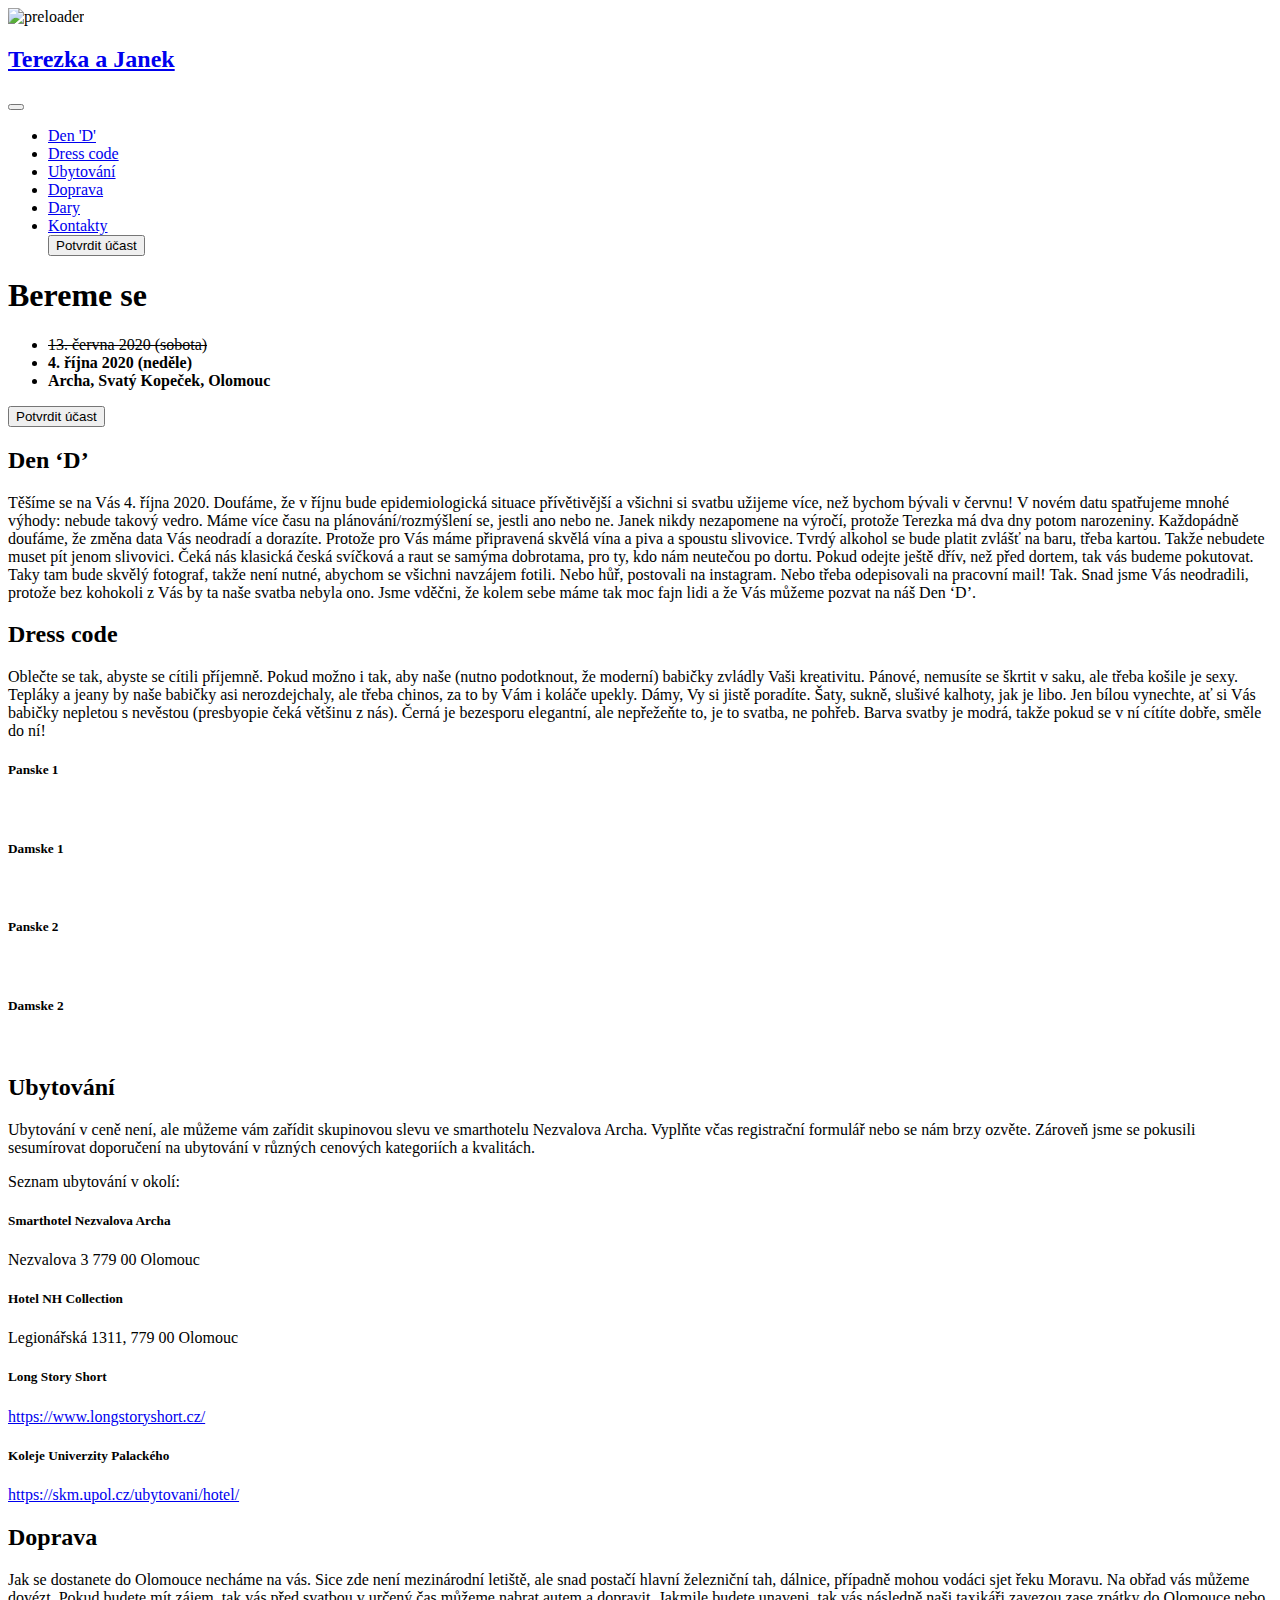
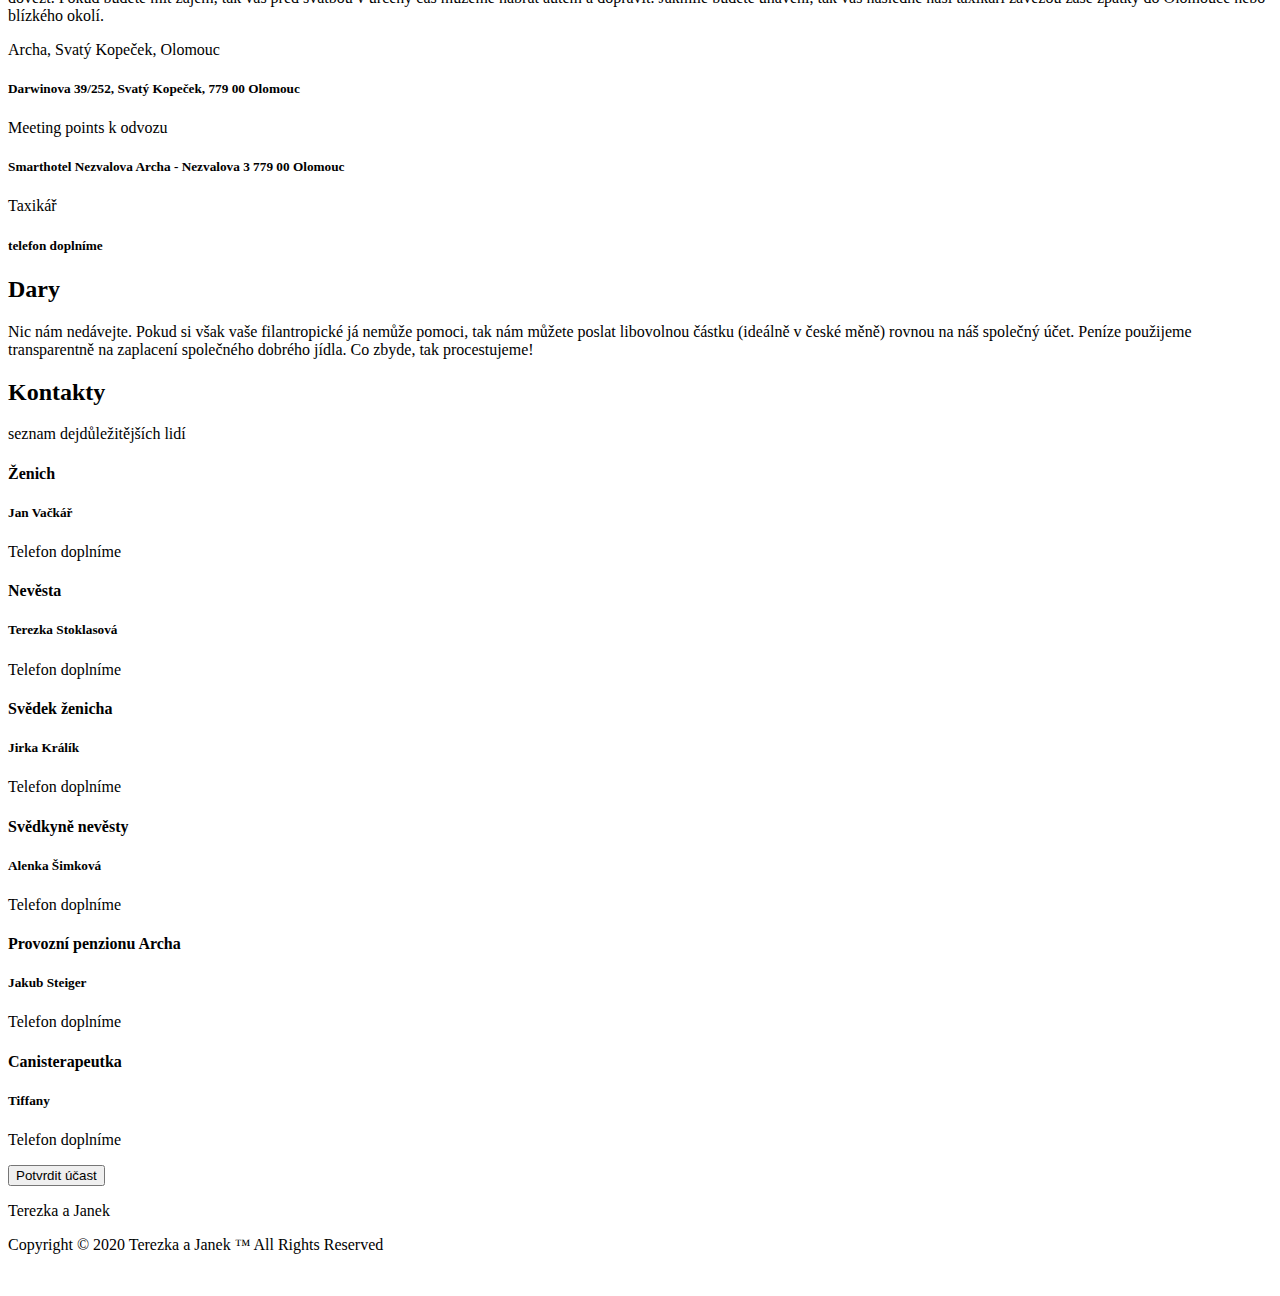
==== docs/index.html @ 35f489f9 "Updated heading font, text align and minor content changes" ====
<!DOCTYPE html>
<html lang="en-us"><head>
  <meta charset="utf-8">
  <title>Terezka a Janek</title>

  <!-- mobile responsive meta -->
  <meta name="viewport" content="width=device-width, initial-scale=1, maximum-scale=1">
  <meta name="description" content="">
  
  <meta name="generator" content="Hugo 0.62.2" />

  <!-- plugins -->
  
  <link rel="stylesheet" href="https://www.svatbaroku.eu/plugins/bootstrap/bootstrap.min.css ">
  
  <link rel="stylesheet" href="https://www.svatbaroku.eu/plugins/slick/slick.css ">
  
  <link rel="stylesheet" href="https://www.svatbaroku.eu/plugins/themify-icons/themify-icons.css ">
  
  <link rel="stylesheet" href="https://www.svatbaroku.eu/plugins/magnific-popup/magnific-popup.css ">
  

  
  <link id="snipcart-theme" type="text/css" href="https://cdn.snipcart.com/themes/2.0/base/snipcart.min.css" rel="stylesheet">

  <!-- Main Stylesheet -->
  
  <link rel="stylesheet" href="https://www.svatbaroku.eu/scss/style.min.css" media="screen">

  <!--Favicon-->
  <link rel="shortcut icon" href="/images/favicon.png " type="image/x-icon">
  <link rel="icon" href="/images/favicon.png " type="image/x-icon">

</head><body>
<!-- preloader start -->
<div class="preloader">
  
  <img src="https://www.svatbaroku.eu/.png " alt="preloader">
  
</div>
<!-- preloader end -->
<div class="main-navigation fixed-top site-header" id="mainmenu-area">
  <nav class="navbar navbar-expand-lg ">
    <div class="container align-items-center">
      <a class="navbar-brand" href="https://www.svatbaroku.eu/">
        
        <h2 class="mb-0 text-color-2">Terezka a Janek</h2>
        
      </a>
      
      <button class="navbar-toggler" type="button" data-toggle="collapse" data-target="#navbarmain"
        aria-controls="navbarmain" aria-expanded="false" aria-label="Toggle navigation">
        <span class="ti-menu-alt"></span>
      </button>

      
      <div class="collapse navbar-collapse text-center text-lg-left" id="navbarmain">
        
        <ul class="navbar-nav ml-auto">
          
          
          <li class="nav-item">
            <a class="nav-link smoth-scroll" href="#dend">Den &#39;D&#39;</a>
          </li>
          
          <li class="nav-item">
            <a class="nav-link smoth-scroll" href="#dresscode">Dress code</a>
          </li>
          
          <li class="nav-item">
            <a class="nav-link smoth-scroll" href="#ubytovani">Ubytování</a>
          </li>
          
          <li class="nav-item">
            <a class="nav-link smoth-scroll" href="#doprava">Doprava</a>
          </li>
          
          <li class="nav-item">
            <a class="nav-link smoth-scroll" href="#dary">Dary</a>
          </li>
          
          <li class="nav-item">
            <a class="nav-link smoth-scroll" href="#kontakty">Kontakty</a>
          </li>
          

          

        
        <!-- nav btn -->
          <button class="snipcart-add-item btn btn-border-tp btn-small ml-3" data-item-id="1"
          data-item-name="Bereme se" data-item-image="/images/banner.png" data-item-price="" onClick="window.open('https://forms.gle/bsCoFEByQ6fJ2avt8');">
          Potvrdit účast
        </button>
        
      </div>
    </div>
  </nav>
</div>




<section class="banner-main py-7" id="banner" style="background-image: url('/images/banner.png');">
  <div class="container">
    <div class="row justify-content-between">
      <div class="col-lg-7 col-md-8">
        <div class="main-banner">
          <h1 class="mb-3 mt-2">Bereme se</h1>
          <p class="mb-4"></p>
          <div class="book-info">
            <ul class="list-unstyled mt-4 mb-5">
              
                <li><s>  13. června 2020 (sobota) </s></li>
              
              
                <li><b>  4. října 2020 (neděle) </b></li>
              
                <li><b> Archa, Svatý Kopeček, Olomouc </b></li>
              
            </ul>
          </div>
          <button class="snipcart-add-item btn btn-main mt-2" data-item-id="1" data-item-name="Bereme se" data-item-image="/images/banner.png" onClick="window.open('https://forms.gle/bsCoFEByQ6fJ2avt8');">
            Potvrdit účast <i class="ti-angle-right ml-3"></i>
          </button>
        </div>
      </div>
    </div>
  </div>
</section>







<section class="setcion contact" id="dend">
  <div class="container">
    <div class="row justify-content-center">
      <div class="col-md-12 col-lg-8">
        <div class="section-heading text-center">
          <h2 class="mb-2 text-lg">Den &lsquo;D&rsquo;</h2>
        </div>
        <p>Těšíme se na Vás 4. října 2020. Doufáme, že v říjnu bude epidemiologická situace přívětivější a všichni si svatbu užijeme více, než bychom bývali v červnu! V novém datu spatřujeme mnohé výhody: nebude takový vedro. Máme více času na plánování/rozmýšlení se, jestli ano nebo ne. Janek nikdy nezapomene na výročí, protože Terezka má dva dny potom narozeniny. Každopádně doufáme, že změna data Vás neodradí a dorazíte. Protože pro Vás máme připravená skvělá vína a piva a spoustu slivovice. Tvrdý alkohol se bude platit zvlášť na baru, třeba kartou. Takže nebudete muset pít jenom slivovici. Čeká nás klasická česká svíčková a raut se samýma dobrotama, pro ty, kdo nám neutečou po dortu. Pokud odejte ještě dřív, než před dortem, tak vás budeme pokutovat. Taky tam bude skvělý fotograf, takže není nutné, abychom se všichni navzájem fotili. Nebo hůř, postovali na instagram. Nebo třeba odepisovali na pracovní mail! Tak. Snad jsme Vás neodradili, protože bez kohokoli z Vás by ta naše svatba nebyla ono. Jsme vděčni, že kolem sebe máme tak moc fajn lidi a že Vás můžeme pozvat na náš Den &lsquo;D&rsquo;.</p>
      </div>
    </div>






<section id="dresscode" class="section bg-grey" id="awards">
   <div class="container">
     <div class="row justify-content-center">
       <div class="col-lg-8">
         <div class="section-heading text-center">
            <h2 class="text-lg">Dress code</h2>
          </div>
           <p>Oblečte se tak, abyste se cítili příjemně. Pokud možno i tak, aby naše (nutno podotknout, že moderní) babičky zvládly Vaši kreativitu. Pánové, nemusíte se škrtit v saku, ale třeba košile je sexy. Tepláky a jeany by naše babičky asi nerozdejchaly, ale třeba chinos, za to by Vám i koláče upekly. Dámy, Vy si jistě poradíte. Šaty, sukně, slušivé kalhoty, jak je libo. Jen bílou vynechte, ať si Vás babičky nepletou s nevěstou (presbyopie čeká většinu z nás). Černá je bezesporu elegantní, ale nepřežeňte to, je to svatba, ne pohřeb. Barva svatby je modrá, takže pokud se v ní cítíte dobře, směle do ní!</p>
       </div>
     </div>
 
     <div class="row">
       
       <div class="col-lg-3 col-sm-6">
         <div class="award-block text-center p-4 border mb-4">
           <h5 class="mb-3">Panske 1</h5>
           <img src="/images/obleceni/panske1.jpg" alt="" class="img-fluid">
         </div>
       </div>
       
       <div class="col-lg-3 col-sm-6">
         <div class="award-block text-center p-4 border mb-4">
           <h5 class="mb-3">Damske 1</h5>
           <img src="/images/obleceni/damske1.jpg" alt="" class="img-fluid">
         </div>
       </div>
       
       <div class="col-lg-3 col-sm-6">
         <div class="award-block text-center p-4 border mb-4">
           <h5 class="mb-3">Panske 2</h5>
           <img src="/images/obleceni/panske2.jpg" alt="" class="img-fluid">
         </div>
       </div>
       
       <div class="col-lg-3 col-sm-6">
         <div class="award-block text-center p-4 border mb-4">
           <h5 class="mb-3">Damske 2</h5>
           <img src="/images/obleceni/damske2.jpg" alt="" class="img-fluid">
         </div>
       </div>
       
     </div>
   </div>
 </section>








<section class="section" id="ubytovani">
  <div class="container">
    <div class="row justify-content-center">
      <div class="col-lg-6 col-md-6">
        <div class="section-heading text-center">
          <h2 class="mb-4">Ubytování</h2>
        </div>
        <p>Ubytování v ceně není, ale můžeme vám zařídit skupinovou slevu ve smarthotelu Nezvalova Archa. Vyplňte včas registrační formulář nebo se nám brzy ozvěte. Zároveň jsme se pokusili sesumírovat doporučení na ubytování v různých cenových kategoriích a kvalitách.</p>
        <p>Seznam ubytování v okolí:</p>

        
        <div class="feature-item d-flex mt-5 mb-3">
          
          <div class="icon-block">
            <i class="ti-home"></i>
          </div>
          
          <div class="content">
            <h5>Smarthotel Nezvalova Archa</h5>
            <p>Nezvalova 3 779 00 Olomouc</p>
          </div>
        </div>
        
        <div class="feature-item d-flex mt-5 mb-3">
          
          <div class="icon-block">
            <i class="ti-money"></i>
          </div>
          
          <div class="content">
            <h5>Hotel NH Collection</h5>
            <p>Legionářská 1311, 779 00 Olomouc</p>
          </div>
        </div>
        
        <div class="feature-item d-flex mt-5 mb-3">
          
          <div class="icon-block">
            <i class="ti-money"></i>
          </div>
          
          <div class="content">
            <h5>Long Story Short</h5>
            <p><a href="https://www.longstoryshort.cz/">https://www.longstoryshort.cz/</a></p>
          </div>
        </div>
        
        <div class="feature-item d-flex mt-5 mb-3">
          
          <div class="icon-block">
            <i class="ti-money"></i>
          </div>
          
          <div class="content">
            <h5>Koleje Univerzity Palackého</h5>
            <p><a href="https://skm.upol.cz/ubytovani/hotel/">https://skm.upol.cz/ubytovani/hotel/</a></p>
          </div>
        </div>
        
      </div>

    </div>
  </div>
</section>








<section class="setcion bg-grey contact" id="doprava">
  <div class="container">
    <div class="row justify-content-center">
      <div class="col-md-12 col-lg-8">
        <div class="section-heading text-center">
          <h2 class="mb-2 text-lg">Doprava</h2>
        </div>
        <p>Jak se dostanete do Olomouce necháme na vás. Sice zde není mezinárodní letiště, ale snad postačí hlavní železniční tah, dálnice, případně mohou vodáci sjet řeku Moravu. Na obřad vás můžeme dovézt. Pokud budete mít zájem, tak vás před svatbou v určený čas můžeme nabrat autem a dopravit. Jakmile budete unaveni, tak vás následně naši taxikáři zavezou zase zpátky do Olomouce nebo blízkého okolí.</p>
      </div>
    </div>

    <div class="row">
      
      <div class="col-lg-4 col-sm-6">
        <div class="contact-info-block text-center mb-4">
          <i class="ti-location-pin"></i>
          <p class="mb-0">Archa, Svatý Kopeček, Olomouc</p>
          
          <h5>Darwinova 39/252, Svatý Kopeček, 779 00 Olomouc</h5>
          
        </div>
      </div>
      
      <div class="col-lg-4 col-sm-6">
        <div class="contact-info-block text-center mb-4">
          <i class="ti-anchor"></i>
          <p class="mb-0">Meeting points k odvozu</p>
          
          <h5>Smarthotel Nezvalova Archa - Nezvalova 3 779 00 Olomouc</h5>
          
        </div>
      </div>
      
      <div class="col-lg-4 col-sm-6">
        <div class="contact-info-block text-center mb-4">
          <i class="ti-headphone-alt"></i>
          <p class="mb-0">Taxikář</p>
          
          <h5>telefon doplníme</h5>
          
        </div>
      </div>
      
    </div>
  </div>
</section>













<section class="section bg-grey" id="dary">
  <div class="container">
    <div class="row justify-content-center">
      <div class="col-lg-8">
        <div class="section-heading text-center">
          <h2 class="text-lg">Dary</h2>
        </div>
        <p>Nic nám nedávejte. Pokud si však vaše filantropické já nemůže pomoci, tak nám můžete poslat libovolnou částku (ideálně v české měně) rovnou na náš společný účet. Peníze použijeme transparentně na zaplacení společného dobrého jídla. Co zbyde, tak procestujeme!</p>
      </div>
    </div>
  </div>
</section>








<section class="setcion chapter" id="kontakty">
  <div class="container">
    <div class="row">
      <div class="col-lg-6">
        <div class="section-heading text-center">
          <h2 class="text-lg">Kontakty</h2>
          <p>seznam dejdůležitějších lidí</p>
        </div>
      </div>
    </div>
    <div class="row">
      
      <div class="col-sm-6">
        <div class="chapter-item">
          <h4>Ženich</h4>
          <h5>Jan Vačkář</h5>
          
          <div class="icon-block">
            <i class="ti-mobile"></i>
          </div>
          
          <div class="content">
            <p>Telefon doplníme</p>
          </div>
        </div>
      </div>
      
      <div class="col-sm-6">
        <div class="chapter-item">
          <h4>Nevěsta</h4>
          <h5>Terezka Stoklasová</h5>
          
          <div class="icon-block">
            <i class="ti-mobile"></i>
          </div>
          
          <div class="content">
            <p>Telefon doplníme</p>
          </div>
        </div>
      </div>
      
      <div class="col-sm-6">
        <div class="chapter-item">
          <h4>Svědek ženicha</h4>
          <h5>Jirka Králík</h5>
          
          <div class="icon-block">
            <i class="ti-mobile"></i>
          </div>
          
          <div class="content">
            <p>Telefon doplníme</p>
          </div>
        </div>
      </div>
      
      <div class="col-sm-6">
        <div class="chapter-item">
          <h4>Svědkyně nevěsty</h4>
          <h5>Alenka Šimková</h5>
          
          <div class="icon-block">
            <i class="ti-mobile"></i>
          </div>
          
          <div class="content">
            <p>Telefon doplníme</p>
          </div>
        </div>
      </div>
      
      <div class="col-sm-6">
        <div class="chapter-item">
          <h4>Provozní penzionu Archa</h4>
          <h5>Jakub Steiger</h5>
          
          <div class="icon-block">
            <i class="ti-mobile"></i>
          </div>
          
          <div class="content">
            <p>Telefon doplníme</p>
          </div>
        </div>
      </div>
      
      <div class="col-sm-6">
        <div class="chapter-item">
          <h4>Canisterapeutka</h4>
          <h5>Tiffany</h5>
          
          <div class="icon-block">
            <i class="ti-mobile"></i>
          </div>
          
          <div class="content">
            <p>Telefon doplníme</p>
          </div>
        </div>
      </div>
      
    </div>
    <button class="snipcart-add-item btn btn-main mt-2" data-item-id="1" data-item-name="Kontakty" data-item-image="/" onClick="window.open('https://forms.gle/bsCoFEByQ6fJ2avt8');">
      Potvrdit účast <i class="ti-angle-right ml-3"></i>
    </button>
  </div>
</section>





<footer class="footer">

  <div class="container">
    <div class="row footer-btm mt-5 pt-4 border-top">
      <div class="col-lg-6">
        
        <div class="footer">
         <p> Terezka a Janek</p> 
         <p> Copyright © 2020 Terezka a Janek ™ All Rights Reserved</p>
        </div>
      </div>
      <div class="col-lg-6">
        <div class="footer-btm-menu text-lg-right">
          <img src="/images/about/cards-3.png" alt="" class="img-fluid">
        </div>
      </div>
    </div>
  </div>
</footer>

<!-- JS Plugins -->

<script src="https://www.svatbaroku.eu/plugins/jQuery/jquery.min.js"></script>

<script src="https://www.svatbaroku.eu/plugins/bootstrap/bootstrap.min.js"></script>

<script src="https://www.svatbaroku.eu/plugins/slick/slick.min.js"></script>

<script src="https://www.svatbaroku.eu/plugins/magnific-popup/magnific-popup.min.js"></script>




<script type="text/javascript" id="snipcart" src="https://cdn.snipcart.com/scripts/2.0/snipcart.js"
  data-api-key="M2E5YjA3NjMtYzRiYS00YzVjLWEyYWYtNDY5ZDI0OWZhYjg5"></script>
<script>
  Snipcart.execute('registerLocale', 'en', {
    powered_by: "Themefisher"
  });
</script>

<!-- Main Script -->

<script src="https://www.svatbaroku.eu/js/script.min.js"></script>
<!-- google analitycs -->
</body>
</html>
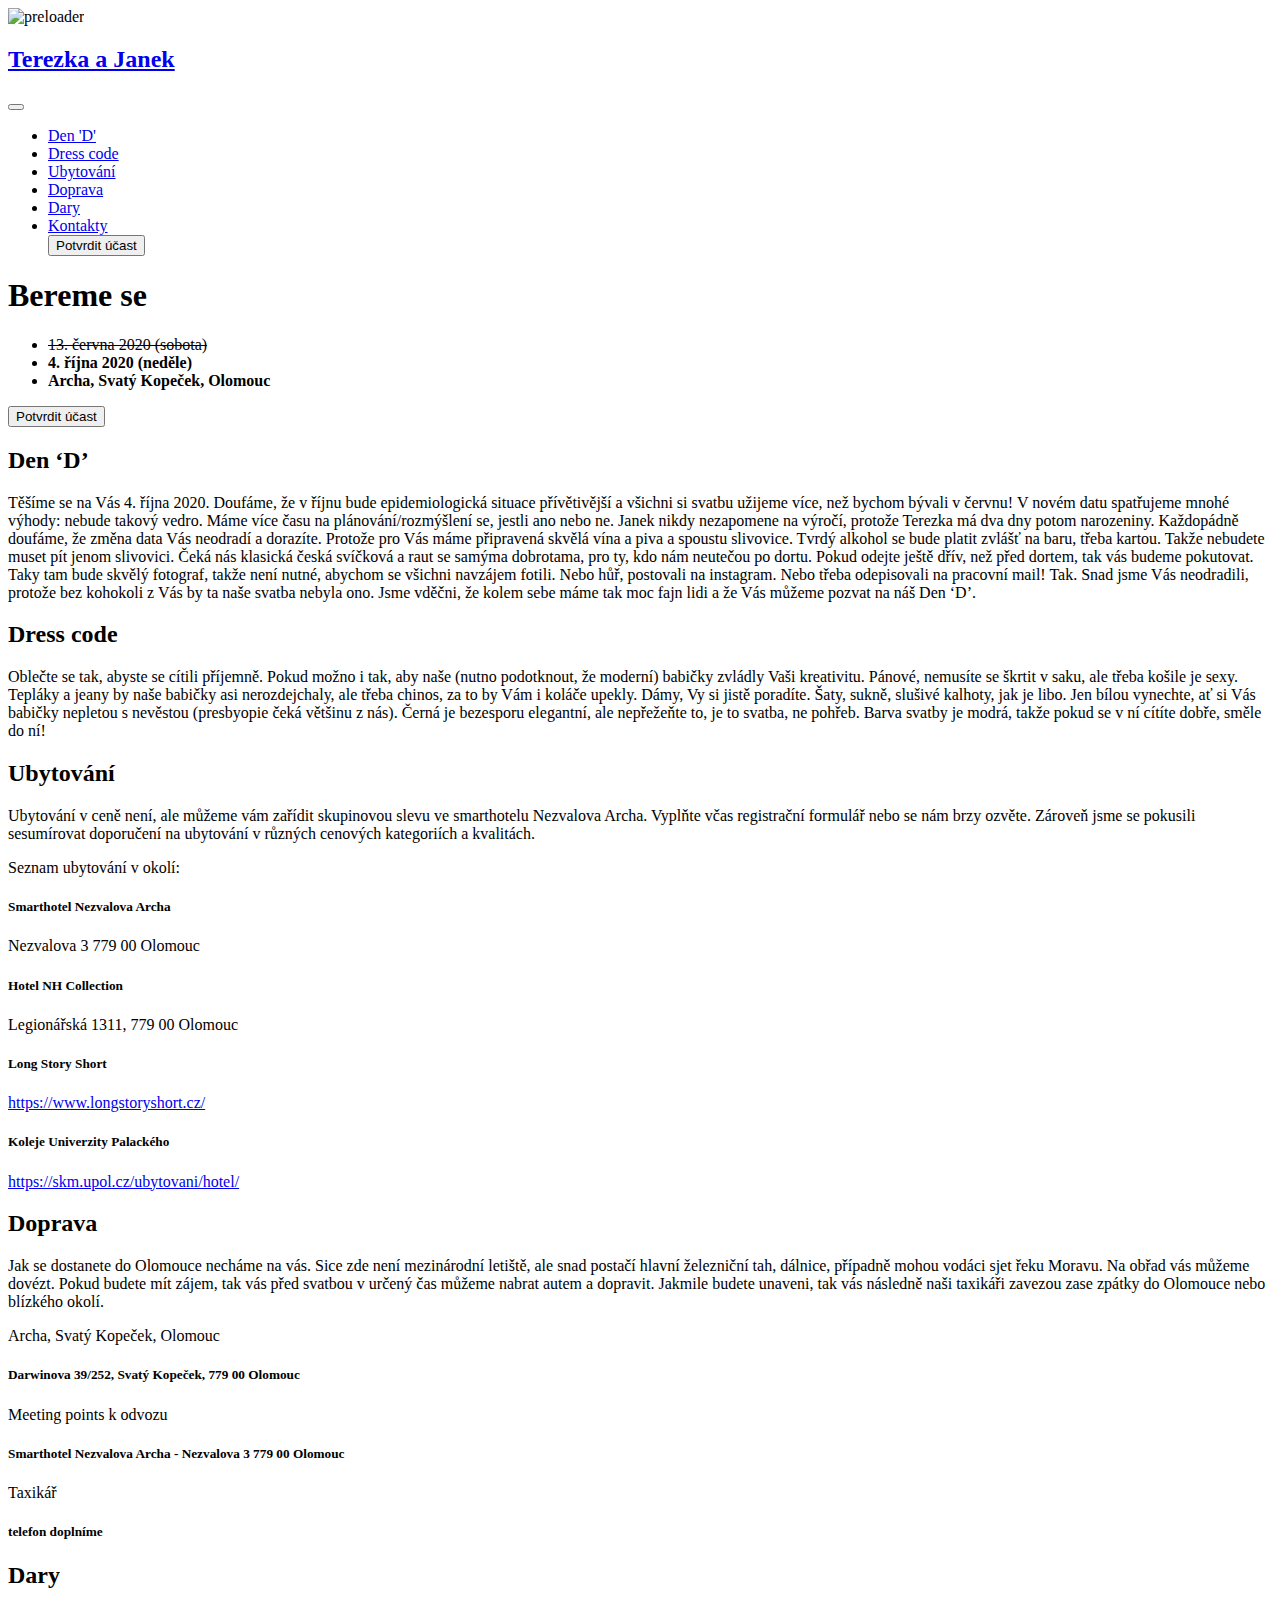
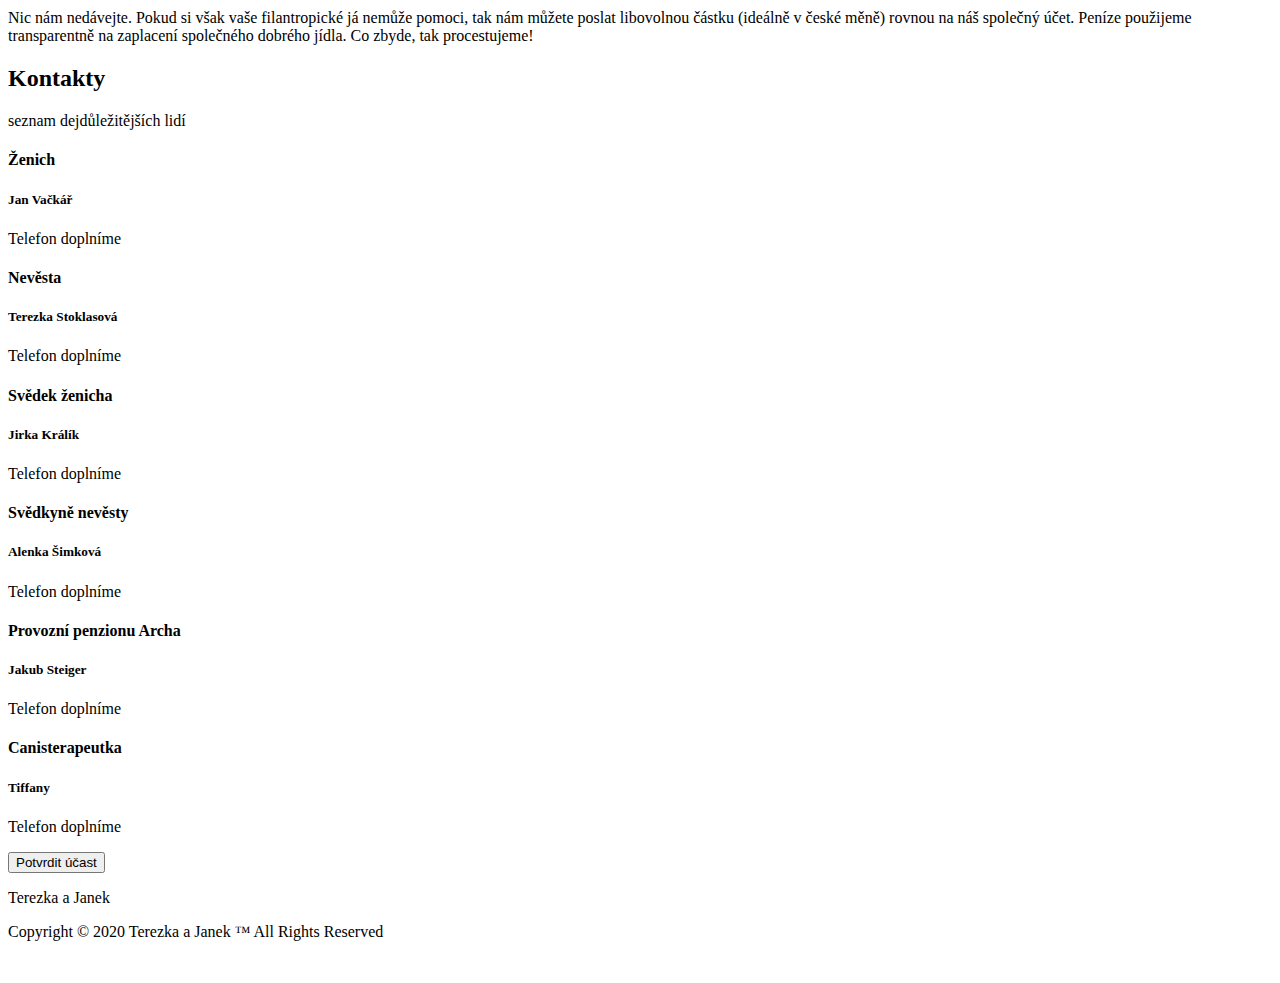
==== commit bd9fc2c4: "refactoring and try to imlement registration form" ====
--- a/docs/index.html
+++ b/docs/index.html
@@ -98,374 +98,361 @@
   </nav>
 </div>
 
-
-
-
-<section class="banner-main py-7" id="banner" style="background-image: url('/images/banner.png');">
-  <div class="container">
-    <div class="row justify-content-between">
-      <div class="col-lg-7 col-md-8">
-        <div class="main-banner">
-          <h1 class="mb-3 mt-2">Bereme se</h1>
-          <p class="mb-4"></p>
-          <div class="book-info">
-            <ul class="list-unstyled mt-4 mb-5">
-              
-                <li><s>  13. června 2020 (sobota) </s></li>
-              
-              
-                <li><b>  4. října 2020 (neděle) </b></li>
-              
-                <li><b> Archa, Svatý Kopeček, Olomouc </b></li>
-              
-            </ul>
-          </div>
-          <button class="snipcart-add-item btn btn-main mt-2" data-item-id="1" data-item-name="Bereme se" data-item-image="/images/banner.png" onClick="window.open('https://forms.gle/bsCoFEByQ6fJ2avt8');">
-            Potvrdit účast <i class="ti-angle-right ml-3"></i>
-          </button>
-        </div>
-      </div>
-    </div>
-  </div>
-</section>
-
-
-
-
-
-
-
-<section class="setcion contact" id="dend">
-  <div class="container">
-    <div class="row justify-content-center">
-      <div class="col-md-12 col-lg-8">
-        <div class="section-heading text-center">
-          <h2 class="mb-2 text-lg">Den &lsquo;D&rsquo;</h2>
-        </div>
-        <p>Těšíme se na Vás 4. října 2020. Doufáme, že v říjnu bude epidemiologická situace přívětivější a všichni si svatbu užijeme více, než bychom bývali v červnu! V novém datu spatřujeme mnohé výhody: nebude takový vedro. Máme více času na plánování/rozmýšlení se, jestli ano nebo ne. Janek nikdy nezapomene na výročí, protože Terezka má dva dny potom narozeniny. Každopádně doufáme, že změna data Vás neodradí a dorazíte. Protože pro Vás máme připravená skvělá vína a piva a spoustu slivovice. Tvrdý alkohol se bude platit zvlášť na baru, třeba kartou. Takže nebudete muset pít jenom slivovici. Čeká nás klasická česká svíčková a raut se samýma dobrotama, pro ty, kdo nám neutečou po dortu. Pokud odejte ještě dřív, než před dortem, tak vás budeme pokutovat. Taky tam bude skvělý fotograf, takže není nutné, abychom se všichni navzájem fotili. Nebo hůř, postovali na instagram. Nebo třeba odepisovali na pracovní mail! Tak. Snad jsme Vás neodradili, protože bez kohokoli z Vás by ta naše svatba nebyla ono. Jsme vděčni, že kolem sebe máme tak moc fajn lidi a že Vás můžeme pozvat na náš Den &lsquo;D&rsquo;.</p>
-      </div>
-    </div>
-
-
-
-
-
-
-<section id="dresscode" class="section bg-grey" id="awards">
-   <div class="container">
-     <div class="row justify-content-center">
-       <div class="col-lg-8">
-         <div class="section-heading text-center">
-            <h2 class="text-lg">Dress code</h2>
-          </div>
-           <p>Oblečte se tak, abyste se cítili příjemně. Pokud možno i tak, aby naše (nutno podotknout, že moderní) babičky zvládly Vaši kreativitu. Pánové, nemusíte se škrtit v saku, ale třeba košile je sexy. Tepláky a jeany by naše babičky asi nerozdejchaly, ale třeba chinos, za to by Vám i koláče upekly. Dámy, Vy si jistě poradíte. Šaty, sukně, slušivé kalhoty, jak je libo. Jen bílou vynechte, ať si Vás babičky nepletou s nevěstou (presbyopie čeká většinu z nás). Černá je bezesporu elegantní, ale nepřežeňte to, je to svatba, ne pohřeb. Barva svatby je modrá, takže pokud se v ní cítíte dobře, směle do ní!</p>
-       </div>
-     </div>
- 
-     <div class="row">
-       
-       <div class="col-lg-3 col-sm-6">
-         <div class="award-block text-center p-4 border mb-4">
-           <h5 class="mb-3">Panske 1</h5>
-           <img src="/images/obleceni/panske1.jpg" alt="" class="img-fluid">
-         </div>
-       </div>
-       
-       <div class="col-lg-3 col-sm-6">
-         <div class="award-block text-center p-4 border mb-4">
-           <h5 class="mb-3">Damske 1</h5>
-           <img src="/images/obleceni/damske1.jpg" alt="" class="img-fluid">
-         </div>
-       </div>
-       
-       <div class="col-lg-3 col-sm-6">
-         <div class="award-block text-center p-4 border mb-4">
-           <h5 class="mb-3">Panske 2</h5>
-           <img src="/images/obleceni/panske2.jpg" alt="" class="img-fluid">
-         </div>
-       </div>
-       
-       <div class="col-lg-3 col-sm-6">
-         <div class="award-block text-center p-4 border mb-4">
-           <h5 class="mb-3">Damske 2</h5>
-           <img src="/images/obleceni/damske2.jpg" alt="" class="img-fluid">
-         </div>
-       </div>
-       
-     </div>
-   </div>
- </section>
-
-
-
-
-
-
-
-
-<section class="section" id="ubytovani">
-  <div class="container">
-    <div class="row justify-content-center">
-      <div class="col-lg-6 col-md-6">
-        <div class="section-heading text-center">
-          <h2 class="mb-4">Ubytování</h2>
-        </div>
-        <p>Ubytování v ceně není, ale můžeme vám zařídit skupinovou slevu ve smarthotelu Nezvalova Archa. Vyplňte včas registrační formulář nebo se nám brzy ozvěte. Zároveň jsme se pokusili sesumírovat doporučení na ubytování v různých cenových kategoriích a kvalitách.</p>
-        <p>Seznam ubytování v okolí:</p>
-
-        
-        <div class="feature-item d-flex mt-5 mb-3">
-          
-          <div class="icon-block">
-            <i class="ti-home"></i>
-          </div>
-          
-          <div class="content">
-            <h5>Smarthotel Nezvalova Archa</h5>
-            <p>Nezvalova 3 779 00 Olomouc</p>
-          </div>
-        </div>
-        
-        <div class="feature-item d-flex mt-5 mb-3">
-          
-          <div class="icon-block">
-            <i class="ti-money"></i>
-          </div>
-          
-          <div class="content">
-            <h5>Hotel NH Collection</h5>
-            <p>Legionářská 1311, 779 00 Olomouc</p>
-          </div>
-        </div>
-        
-        <div class="feature-item d-flex mt-5 mb-3">
-          
-          <div class="icon-block">
-            <i class="ti-money"></i>
-          </div>
-          
-          <div class="content">
-            <h5>Long Story Short</h5>
-            <p><a href="https://www.longstoryshort.cz/">https://www.longstoryshort.cz/</a></p>
-          </div>
-        </div>
-        
-        <div class="feature-item d-flex mt-5 mb-3">
-          
-          <div class="icon-block">
-            <i class="ti-money"></i>
-          </div>
-          
-          <div class="content">
-            <h5>Koleje Univerzity Palackého</h5>
-            <p><a href="https://skm.upol.cz/ubytovani/hotel/">https://skm.upol.cz/ubytovani/hotel/</a></p>
-          </div>
-        </div>
-        
-      </div>
-
-    </div>
-  </div>
-</section>
-
-
-
-
-
-
-
-
-<section class="setcion bg-grey contact" id="doprava">
-  <div class="container">
-    <div class="row justify-content-center">
-      <div class="col-md-12 col-lg-8">
-        <div class="section-heading text-center">
-          <h2 class="mb-2 text-lg">Doprava</h2>
-        </div>
-        <p>Jak se dostanete do Olomouce necháme na vás. Sice zde není mezinárodní letiště, ale snad postačí hlavní železniční tah, dálnice, případně mohou vodáci sjet řeku Moravu. Na obřad vás můžeme dovézt. Pokud budete mít zájem, tak vás před svatbou v určený čas můžeme nabrat autem a dopravit. Jakmile budete unaveni, tak vás následně naši taxikáři zavezou zase zpátky do Olomouce nebo blízkého okolí.</p>
-      </div>
-    </div>
-
-    <div class="row">
-      
-      <div class="col-lg-4 col-sm-6">
-        <div class="contact-info-block text-center mb-4">
-          <i class="ti-location-pin"></i>
-          <p class="mb-0">Archa, Svatý Kopeček, Olomouc</p>
-          
-          <h5>Darwinova 39/252, Svatý Kopeček, 779 00 Olomouc</h5>
-          
-        </div>
-      </div>
-      
-      <div class="col-lg-4 col-sm-6">
-        <div class="contact-info-block text-center mb-4">
-          <i class="ti-anchor"></i>
-          <p class="mb-0">Meeting points k odvozu</p>
-          
-          <h5>Smarthotel Nezvalova Archa - Nezvalova 3 779 00 Olomouc</h5>
-          
-        </div>
-      </div>
-      
-      <div class="col-lg-4 col-sm-6">
-        <div class="contact-info-block text-center mb-4">
-          <i class="ti-headphone-alt"></i>
-          <p class="mb-0">Taxikář</p>
-          
-          <h5>telefon doplníme</h5>
-          
-        </div>
-      </div>
-      
-    </div>
-  </div>
-</section>
-
-
-
-
-
-
-
-
-
-
-
-
-
-<section class="section bg-grey" id="dary">
-  <div class="container">
-    <div class="row justify-content-center">
-      <div class="col-lg-8">
-        <div class="section-heading text-center">
-          <h2 class="text-lg">Dary</h2>
-        </div>
-        <p>Nic nám nedávejte. Pokud si však vaše filantropické já nemůže pomoci, tak nám můžete poslat libovolnou částku (ideálně v české měně) rovnou na náš společný účet. Peníze použijeme transparentně na zaplacení společného dobrého jídla. Co zbyde, tak procestujeme!</p>
-      </div>
-    </div>
-  </div>
-</section>
-
-
-
-
-
-
-
-
-<section class="setcion chapter" id="kontakty">
-  <div class="container">
-    <div class="row">
-      <div class="col-lg-6">
-        <div class="section-heading text-center">
-          <h2 class="text-lg">Kontakty</h2>
-          <p>seznam dejdůležitějších lidí</p>
-        </div>
-      </div>
-    </div>
-    <div class="row">
-      
-      <div class="col-sm-6">
-        <div class="chapter-item">
-          <h4>Ženich</h4>
-          <h5>Jan Vačkář</h5>
-          
-          <div class="icon-block">
-            <i class="ti-mobile"></i>
-          </div>
-          
-          <div class="content">
-            <p>Telefon doplníme</p>
-          </div>
-        </div>
-      </div>
-      
-      <div class="col-sm-6">
-        <div class="chapter-item">
-          <h4>Nevěsta</h4>
-          <h5>Terezka Stoklasová</h5>
-          
-          <div class="icon-block">
-            <i class="ti-mobile"></i>
-          </div>
-          
-          <div class="content">
-            <p>Telefon doplníme</p>
-          </div>
-        </div>
-      </div>
-      
-      <div class="col-sm-6">
-        <div class="chapter-item">
-          <h4>Svědek ženicha</h4>
-          <h5>Jirka Králík</h5>
-          
-          <div class="icon-block">
-            <i class="ti-mobile"></i>
-          </div>
-          
-          <div class="content">
-            <p>Telefon doplníme</p>
-          </div>
-        </div>
-      </div>
-      
-      <div class="col-sm-6">
-        <div class="chapter-item">
-          <h4>Svědkyně nevěsty</h4>
-          <h5>Alenka Šimková</h5>
-          
-          <div class="icon-block">
-            <i class="ti-mobile"></i>
-          </div>
-          
-          <div class="content">
-            <p>Telefon doplníme</p>
-          </div>
-        </div>
-      </div>
-      
-      <div class="col-sm-6">
-        <div class="chapter-item">
-          <h4>Provozní penzionu Archa</h4>
-          <h5>Jakub Steiger</h5>
-          
-          <div class="icon-block">
-            <i class="ti-mobile"></i>
-          </div>
-          
-          <div class="content">
-            <p>Telefon doplníme</p>
-          </div>
-        </div>
-      </div>
-      
-      <div class="col-sm-6">
-        <div class="chapter-item">
-          <h4>Canisterapeutka</h4>
-          <h5>Tiffany</h5>
-          
-          <div class="icon-block">
-            <i class="ti-mobile"></i>
-          </div>
-          
-          <div class="content">
-            <p>Telefon doplníme</p>
-          </div>
-        </div>
-      </div>
-      
-    </div>
-    <button class="snipcart-add-item btn btn-main mt-2" data-item-id="1" data-item-name="Kontakty" data-item-image="/" onClick="window.open('https://forms.gle/bsCoFEByQ6fJ2avt8');">
-      Potvrdit účast <i class="ti-angle-right ml-3"></i>
-    </button>
-  </div>
-</section>
-
-
-
-
+  
+   
+  
+    <section
+      class="banner-main py-7"
+      id="banner"
+      style="background-image: url('/images/banner.png');"
+    >
+      <div class="container">
+        <div class="row justify-content-between">
+          <div class="col-lg-7 col-md-8">
+            <div class="main-banner">
+              <h1 class="mb-3 mt-2">Bereme se</h1>
+              <p class="mb-4"></p>
+              <div class="book-info">
+                <ul class="list-unstyled mt-4 mb-5">
+                  
+                  <li><s>  13. června 2020 (sobota) </s></li>
+                   
+                  <li><b>  4. října 2020 (neděle) </b></li>
+                  
+                  <li><b> Archa, Svatý Kopeček, Olomouc </b></li>
+                  
+                </ul>
+              </div>
+              <button
+                class="snipcart-add-item btn btn-main mt-2"
+                data-item-id="1"
+                data-item-name="Bereme se"
+                data-item-image="/images/banner.png"
+                onClick="window.open('https://forms.gle/bsCoFEByQ6fJ2avt8');"
+              >
+                Potvrdit účast <i class="ti-angle-right ml-3"></i>
+              </button>
+            </div>
+          </div>
+        </div>
+      </div>
+    </section>
+   
+  
+
+  
+  
+   
+  
+    <section class="setcion" id="dend">
+      <div class="container">
+        <div class="row justify-content-center">
+          <div class="col-md-12 col-lg-8">
+            <div class="section-heading text-center">
+              <h2 class="mb-2 text-lg">Den &lsquo;D&rsquo;</h2>
+            </div>
+            <p>Těšíme se na Vás 4. října 2020. Doufáme, že v říjnu bude epidemiologická situace přívětivější a všichni si svatbu užijeme více, než bychom bývali v červnu! V novém datu spatřujeme mnohé výhody: nebude takový vedro. Máme více času na plánování/rozmýšlení se, jestli ano nebo ne. Janek nikdy nezapomene na výročí, protože Terezka má dva dny potom narozeniny. Každopádně doufáme, že změna data Vás neodradí a dorazíte. Protože pro Vás máme připravená skvělá vína a piva a spoustu slivovice. Tvrdý alkohol se bude platit zvlášť na baru, třeba kartou. Takže nebudete muset pít jenom slivovici. Čeká nás klasická česká svíčková a raut se samýma dobrotama, pro ty, kdo nám neutečou po dortu. Pokud odejte ještě dřív, než před dortem, tak vás budeme pokutovat. Taky tam bude skvělý fotograf, takže není nutné, abychom se všichni navzájem fotili. Nebo hůř, postovali na instagram. Nebo třeba odepisovali na pracovní mail! Tak. Snad jsme Vás neodradili, protože bez kohokoli z Vás by ta naše svatba nebyla ono. Jsme vděčni, že kolem sebe máme tak moc fajn lidi a že Vás můžeme pozvat na náš Den &lsquo;D&rsquo;.</p>
+          </div>
+        </div>
+      </div>
+    </section>
+   
+  
+
+  
+   
+  
+    <section id="dresscode" class="section bg-grey" id="awards">
+      <div class="container">
+        <div class="row justify-content-center">
+          <div class="col-lg-8">
+            <div class="section-heading text-center">
+              <h2 class="text-lg">Dress code</h2>
+            </div>
+            <p>Oblečte se tak, abyste se cítili příjemně. Pokud možno i tak, aby naše (nutno podotknout, že moderní) babičky zvládly Vaši kreativitu. Pánové, nemusíte se škrtit v saku, ale třeba košile je sexy. Tepláky a jeany by naše babičky asi nerozdejchaly, ale třeba chinos, za to by Vám i koláče upekly. Dámy, Vy si jistě poradíte. Šaty, sukně, slušivé kalhoty, jak je libo. Jen bílou vynechte, ať si Vás babičky nepletou s nevěstou (presbyopie čeká většinu z nás). Černá je bezesporu elegantní, ale nepřežeňte to, je to svatba, ne pohřeb. Barva svatby je modrá, takže pokud se v ní cítíte dobře, směle do ní!</p>
+          </div>
+        </div>
+
+        <div class="row">
+          
+        </div>
+      </div>
+    </section>
+   
+  
+  
+
+  
+  
+   
+  
+    <section class="section" id="ubytovani">
+      <div class="container">
+        <div class="row justify-content-center">
+          <div class="col-lg-6 col-md-6">
+            <div class="section-heading text-center">
+              <h2 class="mb-4">Ubytování</h2>
+            </div>
+            <p>Ubytování v ceně není, ale můžeme vám zařídit skupinovou slevu ve smarthotelu Nezvalova Archa. Vyplňte včas registrační formulář nebo se nám brzy ozvěte. Zároveň jsme se pokusili sesumírovat doporučení na ubytování v různých cenových kategoriích a kvalitách.</p>
+            <p>Seznam ubytování v okolí:</p>
+
+            
+            <div class="feature-item d-flex mt-5 mb-3">
+              
+              <div class="icon-block">
+                <i class="ti-home"></i>
+              </div>
+              
+              <div class="content">
+                <h5>Smarthotel Nezvalova Archa</h5>
+                <p>Nezvalova 3 779 00 Olomouc</p>
+              </div>
+            </div>
+            
+            <div class="feature-item d-flex mt-5 mb-3">
+              
+              <div class="icon-block">
+                <i class="ti-money"></i>
+              </div>
+              
+              <div class="content">
+                <h5>Hotel NH Collection</h5>
+                <p>Legionářská 1311, 779 00 Olomouc</p>
+              </div>
+            </div>
+            
+            <div class="feature-item d-flex mt-5 mb-3">
+              
+              <div class="icon-block">
+                <i class="ti-money"></i>
+              </div>
+              
+              <div class="content">
+                <h5>Long Story Short</h5>
+                <p><a href="https://www.longstoryshort.cz/">https://www.longstoryshort.cz/</a></p>
+              </div>
+            </div>
+            
+            <div class="feature-item d-flex mt-5 mb-3">
+              
+              <div class="icon-block">
+                <i class="ti-money"></i>
+              </div>
+              
+              <div class="content">
+                <h5>Koleje Univerzity Palackého</h5>
+                <p><a href="https://skm.upol.cz/ubytovani/hotel/">https://skm.upol.cz/ubytovani/hotel/</a></p>
+              </div>
+            </div>
+            
+          </div>
+        </div>
+      </div>
+    </section>
+   
+  
+  
+
+  
+  
+   
+  
+    <section class="setcion bg-grey" id="doprava">
+      <div class="container">
+        <div class="row justify-content-center">
+          <div class="col-md-12 col-lg-8">
+            <div class="section-heading text-center">
+              <h2 class="mb-2 text-lg">Doprava</h2>
+            </div>
+            <p>Jak se dostanete do Olomouce necháme na vás. Sice zde není mezinárodní letiště, ale snad postačí hlavní železniční tah, dálnice, případně mohou vodáci sjet řeku Moravu. Na obřad vás můžeme dovézt. Pokud budete mít zájem, tak vás před svatbou v určený čas můžeme nabrat autem a dopravit. Jakmile budete unaveni, tak vás následně naši taxikáři zavezou zase zpátky do Olomouce nebo blízkého okolí.</p>
+          </div>
+        </div>
+
+        <div class="row">
+          
+          <div class="col-lg-4 col-sm-6">
+            <div class="contact-info-block text-center mb-4">
+              <i class="ti-location-pin"></i>
+              <p class="mb-0">Archa, Svatý Kopeček, Olomouc</p>
+              
+              <h5>Darwinova 39/252, Svatý Kopeček, 779 00 Olomouc</h5>
+              
+            </div>
+          </div>
+          
+          <div class="col-lg-4 col-sm-6">
+            <div class="contact-info-block text-center mb-4">
+              <i class="ti-anchor"></i>
+              <p class="mb-0">Meeting points k odvozu</p>
+              
+              <h5>Smarthotel Nezvalova Archa - Nezvalova 3 779 00 Olomouc</h5>
+              
+            </div>
+          </div>
+          
+          <div class="col-lg-4 col-sm-6">
+            <div class="contact-info-block text-center mb-4">
+              <i class="ti-headphone-alt"></i>
+              <p class="mb-0">Taxikář</p>
+              
+              <h5>telefon doplníme</h5>
+              
+            </div>
+          </div>
+          
+        </div>
+      </div>
+    </section>
+   
+  
+  
+
+  
+  
+  
+  
+
+  
+  
+   
+  
+    <section class="section bg-grey" id="dary">
+      <div class="container">
+        <div class="row justify-content-center">
+          <div class="col-lg-8">
+            <div class="section-heading text-center">
+              <h2 class="text-lg">Dary</h2>
+            </div>
+            <p>Nic nám nedávejte. Pokud si však vaše filantropické já nemůže pomoci, tak nám můžete poslat libovolnou částku (ideálně v české měně) rovnou na náš společný účet. Peníze použijeme transparentně na zaplacení společného dobrého jídla. Co zbyde, tak procestujeme!</p>
+          </div>
+        </div>
+      </div>
+    </section>
+   
+  
+  
+
+  
+  
+   
+  
+    <section class="setcion chapter" id="kontakty">
+      <div class="container">
+        <div class="row justify-content-center">
+          <div class="col-lg-6">
+            <div class="section-heading text-center">
+              <h2 class="text-lg">Kontakty</h2>
+              <p>seznam dejdůležitějších lidí</p>
+            </div>
+          </div>
+        </div>
+        <div class="row">
+          
+          <div class="col-sm-6">
+            <div class="chapter-item">
+              <h4>Ženich</h4>
+              <h5>Jan Vačkář</h5>
+              
+              <div class="icon-block">
+                <i class="ti-mobile"></i>
+              </div>
+              
+              <div class="content">
+                <p>Telefon doplníme</p>
+              </div>
+            </div>
+          </div>
+          
+          <div class="col-sm-6">
+            <div class="chapter-item">
+              <h4>Nevěsta</h4>
+              <h5>Terezka Stoklasová</h5>
+              
+              <div class="icon-block">
+                <i class="ti-mobile"></i>
+              </div>
+              
+              <div class="content">
+                <p>Telefon doplníme</p>
+              </div>
+            </div>
+          </div>
+          
+          <div class="col-sm-6">
+            <div class="chapter-item">
+              <h4>Svědek ženicha</h4>
+              <h5>Jirka Králík</h5>
+              
+              <div class="icon-block">
+                <i class="ti-mobile"></i>
+              </div>
+              
+              <div class="content">
+                <p>Telefon doplníme</p>
+              </div>
+            </div>
+          </div>
+          
+          <div class="col-sm-6">
+            <div class="chapter-item">
+              <h4>Svědkyně nevěsty</h4>
+              <h5>Alenka Šimková</h5>
+              
+              <div class="icon-block">
+                <i class="ti-mobile"></i>
+              </div>
+              
+              <div class="content">
+                <p>Telefon doplníme</p>
+              </div>
+            </div>
+          </div>
+          
+          <div class="col-sm-6">
+            <div class="chapter-item">
+              <h4>Provozní penzionu Archa</h4>
+              <h5>Jakub Steiger</h5>
+              
+              <div class="icon-block">
+                <i class="ti-mobile"></i>
+              </div>
+              
+              <div class="content">
+                <p>Telefon doplníme</p>
+              </div>
+            </div>
+          </div>
+          
+          <div class="col-sm-6">
+            <div class="chapter-item">
+              <h4>Canisterapeutka</h4>
+              <h5>Tiffany</h5>
+              
+              <div class="icon-block">
+                <i class="ti-mobile"></i>
+              </div>
+              
+              <div class="content">
+                <p>Telefon doplníme</p>
+              </div>
+            </div>
+          </div>
+          
+        </div>
+        <button
+          class="snipcart-add-item btn btn-main mt-2"
+          data-item-id="1"
+          data-item-name="Kontakty"
+          data-item-image="/"
+          onClick="window.open('https://forms.gle/bsCoFEByQ6fJ2avt8');"
+        >
+          Potvrdit účast <i class="ti-angle-right ml-3"></i>
+        </button>
+      </div>
+    </section>
+   
+  
+  
 
 <footer class="footer">
 
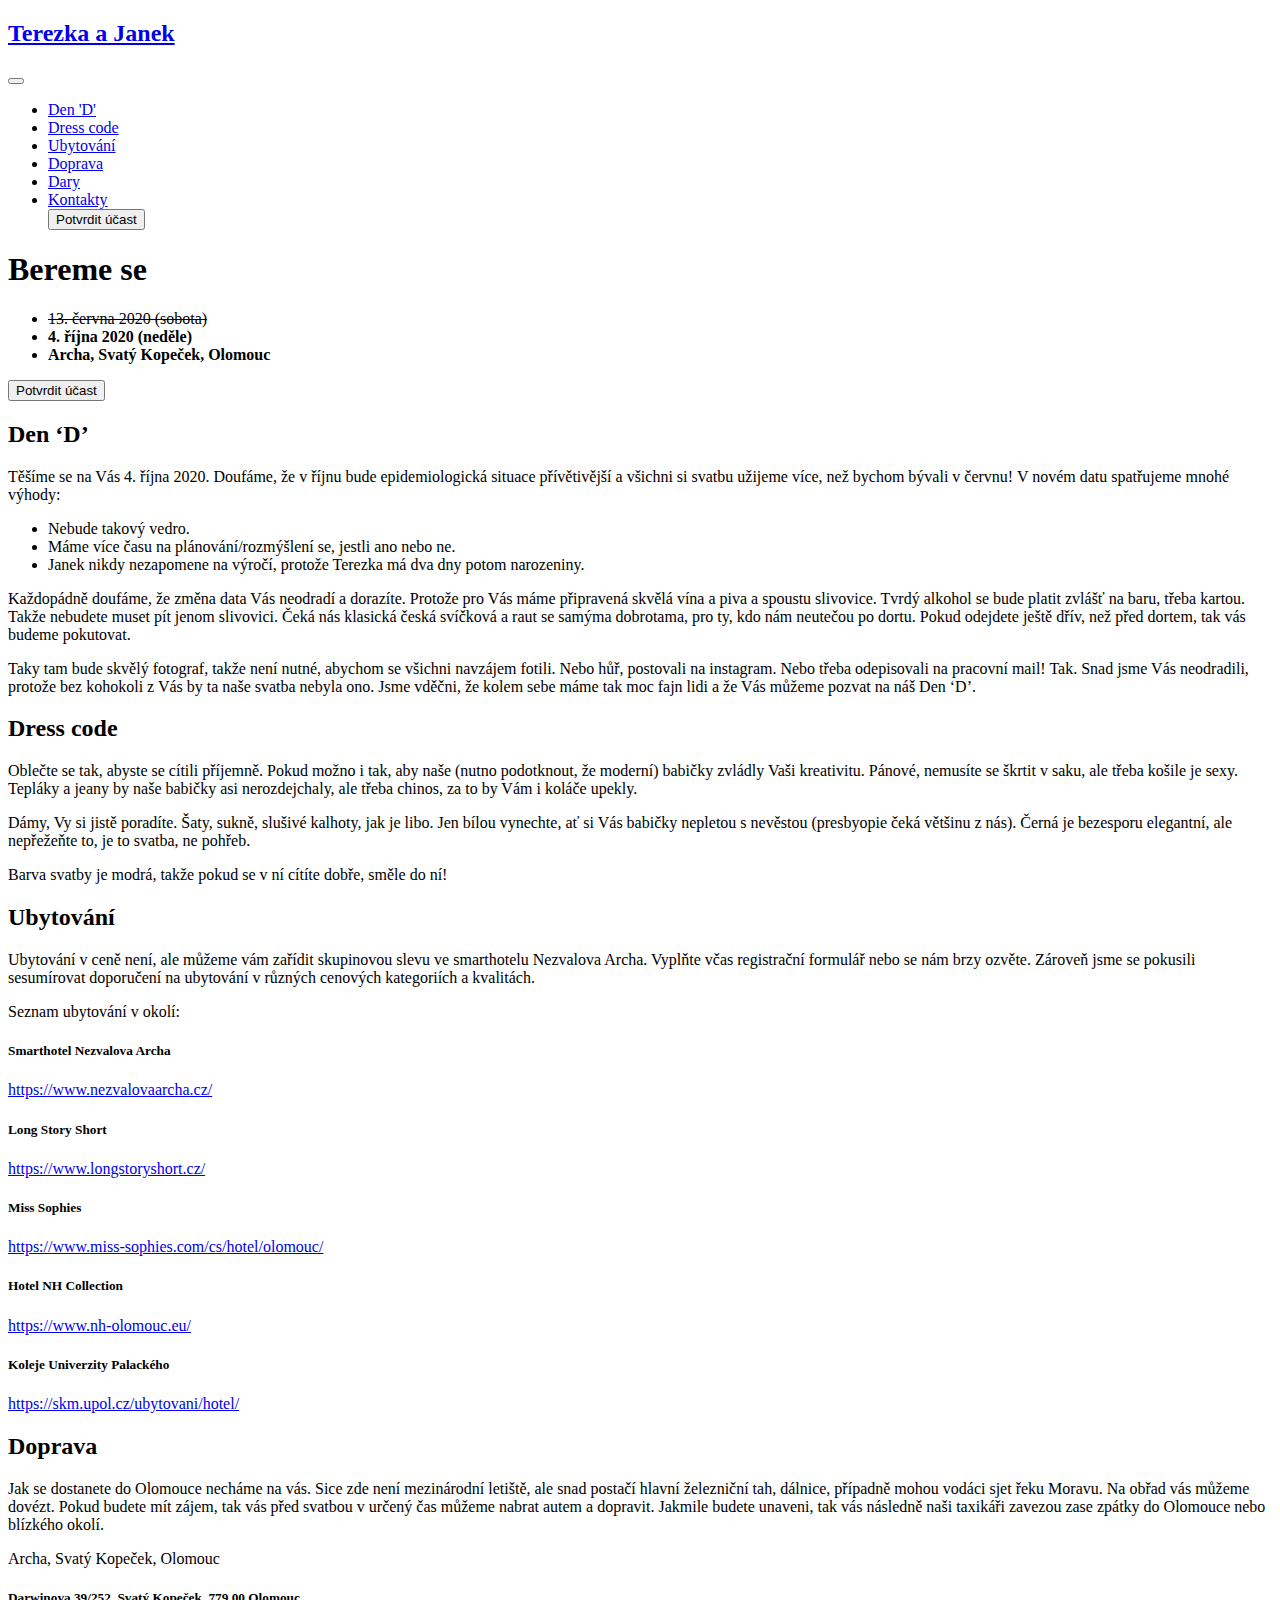
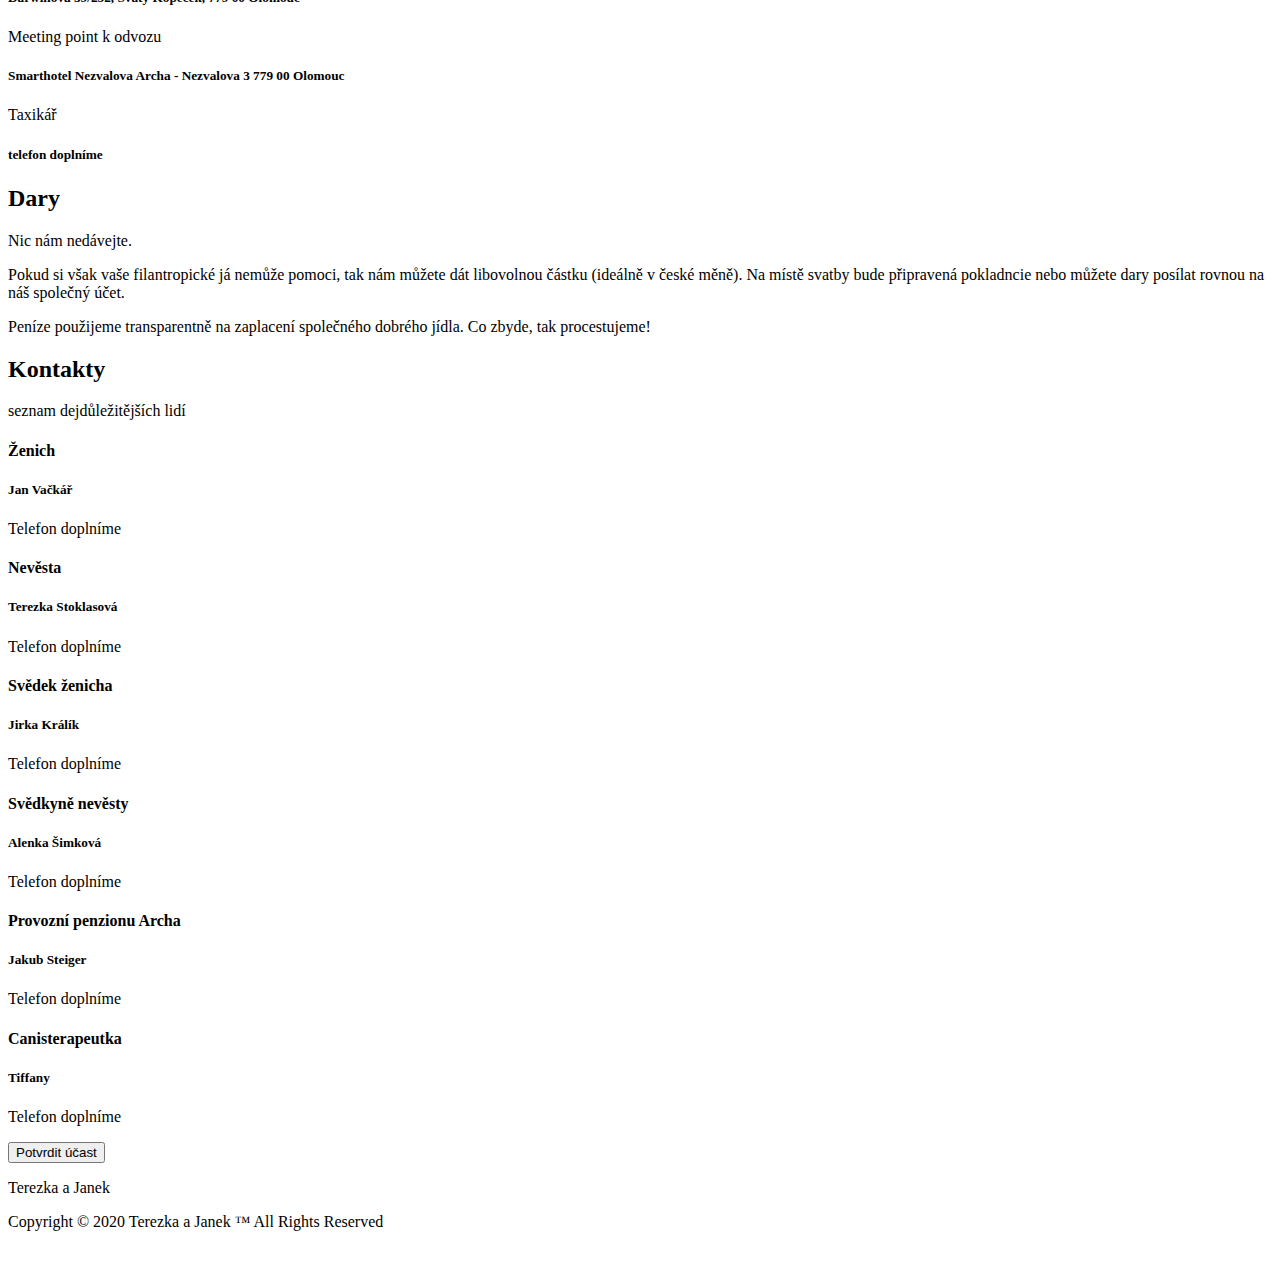
==== commit 1e9d743f: "Formating of the content" ====
--- a/docs/index.html
+++ b/docs/index.html
@@ -31,15 +31,7 @@
   <link rel="shortcut icon" href="/images/favicon.png " type="image/x-icon">
   <link rel="icon" href="/images/favicon.png " type="image/x-icon">
 
-</head><body>
-<!-- preloader start -->
-<div class="preloader">
-  
-  <img src="https://www.svatbaroku.eu/.png " alt="preloader">
-  
-</div>
-<!-- preloader end -->
-<div class="main-navigation fixed-top site-header" id="mainmenu-area">
+</head><body><div class="main-navigation fixed-top site-header" id="mainmenu-area">
   <nav class="navbar navbar-expand-lg ">
     <div class="container align-items-center">
       <a class="navbar-brand" href="https://www.svatbaroku.eu/">
@@ -147,11 +139,19 @@
     <section class="setcion" id="dend">
       <div class="container">
         <div class="row justify-content-center">
-          <div class="col-md-12 col-lg-8">
+          <div class="col-lg-8">
             <div class="section-heading text-center">
-              <h2 class="mb-2 text-lg">Den &lsquo;D&rsquo;</h2>
-            </div>
-            <p>Těšíme se na Vás 4. října 2020. Doufáme, že v říjnu bude epidemiologická situace přívětivější a všichni si svatbu užijeme více, než bychom bývali v červnu! V novém datu spatřujeme mnohé výhody: nebude takový vedro. Máme více času na plánování/rozmýšlení se, jestli ano nebo ne. Janek nikdy nezapomene na výročí, protože Terezka má dva dny potom narozeniny. Každopádně doufáme, že změna data Vás neodradí a dorazíte. Protože pro Vás máme připravená skvělá vína a piva a spoustu slivovice. Tvrdý alkohol se bude platit zvlášť na baru, třeba kartou. Takže nebudete muset pít jenom slivovici. Čeká nás klasická česká svíčková a raut se samýma dobrotama, pro ty, kdo nám neutečou po dortu. Pokud odejte ještě dřív, než před dortem, tak vás budeme pokutovat. Taky tam bude skvělý fotograf, takže není nutné, abychom se všichni navzájem fotili. Nebo hůř, postovali na instagram. Nebo třeba odepisovali na pracovní mail! Tak. Snad jsme Vás neodradili, protože bez kohokoli z Vás by ta naše svatba nebyla ono. Jsme vděčni, že kolem sebe máme tak moc fajn lidi a že Vás můžeme pozvat na náš Den &lsquo;D&rsquo;.</p>
+              <h2 class="text-lg">Den &lsquo;D&rsquo;</h2>
+            </div>
+            <p> <p>Těšíme se na Vás 4. října 2020. Doufáme, že v říjnu bude epidemiologická situace přívětivější a všichni si svatbu užijeme více, než bychom bývali v červnu! V novém datu spatřujeme mnohé výhody:</p>
+<ul>
+<li>Nebude takový vedro.</li>
+<li>Máme více času na plánování/rozmýšlení se, jestli ano nebo ne.</li>
+<li>Janek nikdy nezapomene na výročí, protože Terezka má dva dny potom narozeniny.</li>
+</ul>
+<p>Každopádně doufáme, že změna data Vás neodradí a dorazíte. Protože pro Vás máme připravená skvělá vína a piva a spoustu slivovice. Tvrdý alkohol se bude platit zvlášť na baru, třeba kartou. Takže nebudete muset pít jenom slivovici. Čeká nás klasická česká svíčková a raut se samýma dobrotama, pro ty, kdo nám neutečou po dortu. Pokud odejdete ještě dřív, než před dortem, tak vás budeme pokutovat.</p>
+<p>Taky tam bude skvělý fotograf, takže není nutné, abychom se všichni navzájem fotili. Nebo hůř, postovali na instagram. Nebo třeba odepisovali na pracovní mail! Tak. Snad jsme Vás neodradili, protože bez kohokoli z Vás by ta naše svatba nebyla ono. Jsme vděčni, že kolem sebe máme tak moc fajn lidi a že Vás můžeme pozvat na náš Den &lsquo;D&rsquo;.</p>
+ </p>
           </div>
         </div>
       </div>
@@ -169,7 +169,10 @@
             <div class="section-heading text-center">
               <h2 class="text-lg">Dress code</h2>
             </div>
-            <p>Oblečte se tak, abyste se cítili příjemně. Pokud možno i tak, aby naše (nutno podotknout, že moderní) babičky zvládly Vaši kreativitu. Pánové, nemusíte se škrtit v saku, ale třeba košile je sexy. Tepláky a jeany by naše babičky asi nerozdejchaly, ale třeba chinos, za to by Vám i koláče upekly. Dámy, Vy si jistě poradíte. Šaty, sukně, slušivé kalhoty, jak je libo. Jen bílou vynechte, ať si Vás babičky nepletou s nevěstou (presbyopie čeká většinu z nás). Černá je bezesporu elegantní, ale nepřežeňte to, je to svatba, ne pohřeb. Barva svatby je modrá, takže pokud se v ní cítíte dobře, směle do ní!</p>
+            <p><p>Oblečte se tak, abyste se cítili příjemně. Pokud možno i tak, aby naše (nutno podotknout, že moderní) babičky zvládly Vaši kreativitu. Pánové, nemusíte se škrtit v saku, ale třeba košile je sexy. Tepláky a jeany by naše babičky asi nerozdejchaly, ale třeba chinos, za to by Vám i koláče upekly.</p>
+<p>Dámy, Vy si jistě poradíte. Šaty, sukně, slušivé kalhoty, jak je libo. Jen bílou vynechte, ať si Vás babičky nepletou s nevěstou (presbyopie čeká většinu z nás). Černá je bezesporu elegantní, ale nepřežeňte to, je to svatba, ne pohřeb.</p>
+<p>Barva svatby je modrá, takže pokud se v ní cítíte dobře, směle do ní!</p>
+</p>
           </div>
         </div>
 
@@ -189,9 +192,9 @@
     <section class="section" id="ubytovani">
       <div class="container">
         <div class="row justify-content-center">
-          <div class="col-lg-6 col-md-6">
+          <div class="col-lg-8">
             <div class="section-heading text-center">
-              <h2 class="mb-4">Ubytování</h2>
+              <h2 class="text-lg">Ubytování</h2>
             </div>
             <p>Ubytování v ceně není, ale můžeme vám zařídit skupinovou slevu ve smarthotelu Nezvalova Archa. Vyplňte včas registrační formulář nebo se nám brzy ozvěte. Zároveň jsme se pokusili sesumírovat doporučení na ubytování v různých cenových kategoriích a kvalitách.</p>
             <p>Seznam ubytování v okolí:</p>
@@ -205,31 +208,31 @@
               
               <div class="content">
                 <h5>Smarthotel Nezvalova Archa</h5>
-                <p>Nezvalova 3 779 00 Olomouc</p>
+                <p><a href="https://www.nezvalovaarcha.cz/">https://www.nezvalovaarcha.cz/</a></p>
               </div>
             </div>
             
             <div class="feature-item d-flex mt-5 mb-3">
               
               <div class="icon-block">
-                <i class="ti-money"></i>
-              </div>
-              
-              <div class="content">
-                <h5>Hotel NH Collection</h5>
-                <p>Legionářská 1311, 779 00 Olomouc</p>
+                <i class="ti-write"></i>
+              </div>
+              
+              <div class="content">
+                <h5>Long Story Short</h5>
+                <p><a href="https://www.longstoryshort.cz/">https://www.longstoryshort.cz/</a></p>
               </div>
             </div>
             
             <div class="feature-item d-flex mt-5 mb-3">
               
               <div class="icon-block">
-                <i class="ti-money"></i>
-              </div>
-              
-              <div class="content">
-                <h5>Long Story Short</h5>
-                <p><a href="https://www.longstoryshort.cz/">https://www.longstoryshort.cz/</a></p>
+                <i class="ti-eye"></i>
+              </div>
+              
+              <div class="content">
+                <h5>Miss Sophies</h5>
+                <p><a href="https://www.miss-sophies.com/cs/hotel/olomouc/">https://www.miss-sophies.com/cs/hotel/olomouc/</a></p>
               </div>
             </div>
             
@@ -237,6 +240,18 @@
               
               <div class="icon-block">
                 <i class="ti-money"></i>
+              </div>
+              
+              <div class="content">
+                <h5>Hotel NH Collection</h5>
+                <p><a href="https://www.nh-olomouc.eu/">https://www.nh-olomouc.eu/</a></p>
+              </div>
+            </div>
+            
+            <div class="feature-item d-flex mt-5 mb-3">
+              
+              <div class="icon-block">
+                <i class="ti-face-smile"></i>
               </div>
               
               <div class="content">
@@ -262,9 +277,10 @@
         <div class="row justify-content-center">
           <div class="col-md-12 col-lg-8">
             <div class="section-heading text-center">
-              <h2 class="mb-2 text-lg">Doprava</h2>
-            </div>
-            <p>Jak se dostanete do Olomouce necháme na vás. Sice zde není mezinárodní letiště, ale snad postačí hlavní železniční tah, dálnice, případně mohou vodáci sjet řeku Moravu. Na obřad vás můžeme dovézt. Pokud budete mít zájem, tak vás před svatbou v určený čas můžeme nabrat autem a dopravit. Jakmile budete unaveni, tak vás následně naši taxikáři zavezou zase zpátky do Olomouce nebo blízkého okolí.</p>
+              <h2 class="text-lg">Doprava</h2>
+            </div>
+            <p>Jak se dostanete do Olomouce necháme na vás. Sice zde není mezinárodní letiště, ale snad postačí hlavní železniční tah, dálnice, případně mohou vodáci sjet řeku Moravu.
+Na obřad vás můžeme dovézt. Pokud budete mít zájem, tak vás před svatbou v určený čas můžeme nabrat autem a dopravit. Jakmile budete unaveni, tak vás následně naši taxikáři zavezou zase zpátky do Olomouce nebo blízkého okolí.</p>
           </div>
         </div>
 
@@ -283,7 +299,7 @@
           <div class="col-lg-4 col-sm-6">
             <div class="contact-info-block text-center mb-4">
               <i class="ti-anchor"></i>
-              <p class="mb-0">Meeting points k odvozu</p>
+              <p class="mb-0">Meeting point k odvozu</p>
               
               <h5>Smarthotel Nezvalova Archa - Nezvalova 3 779 00 Olomouc</h5>
               
@@ -323,7 +339,10 @@
             <div class="section-heading text-center">
               <h2 class="text-lg">Dary</h2>
             </div>
-            <p>Nic nám nedávejte. Pokud si však vaše filantropické já nemůže pomoci, tak nám můžete poslat libovolnou částku (ideálně v české měně) rovnou na náš společný účet. Peníze použijeme transparentně na zaplacení společného dobrého jídla. Co zbyde, tak procestujeme!</p>
+            <p><p>Nic nám nedávejte.</p>
+<p>Pokud si však vaše filantropické já nemůže pomoci, tak nám můžete dát libovolnou částku (ideálně v české měně). Na místě svatby bude připravená pokladncie nebo můžete dary posílat rovnou na náš společný účet.</p>
+<p>Peníze použijeme transparentně na zaplacení společného dobrého jídla. Co zbyde, tak procestujeme!</p>
+</p>
           </div>
         </div>
       </div>
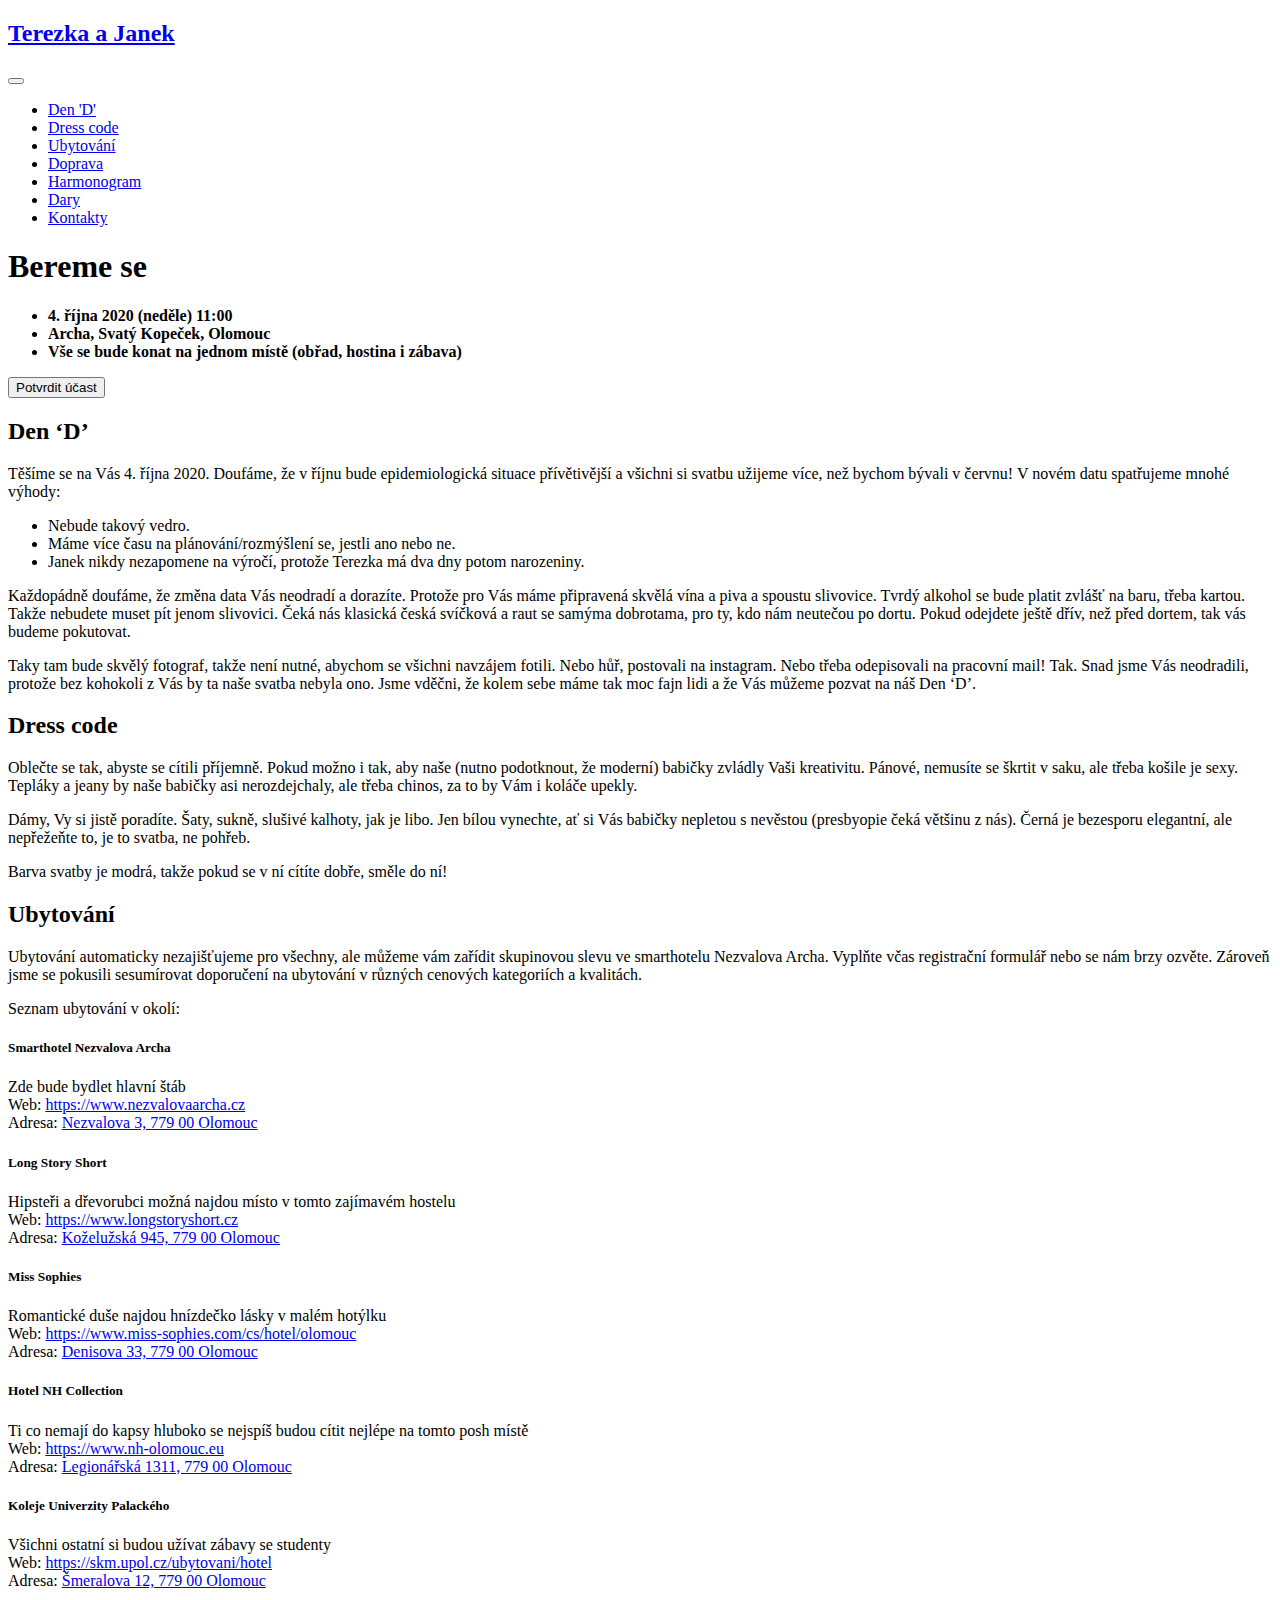
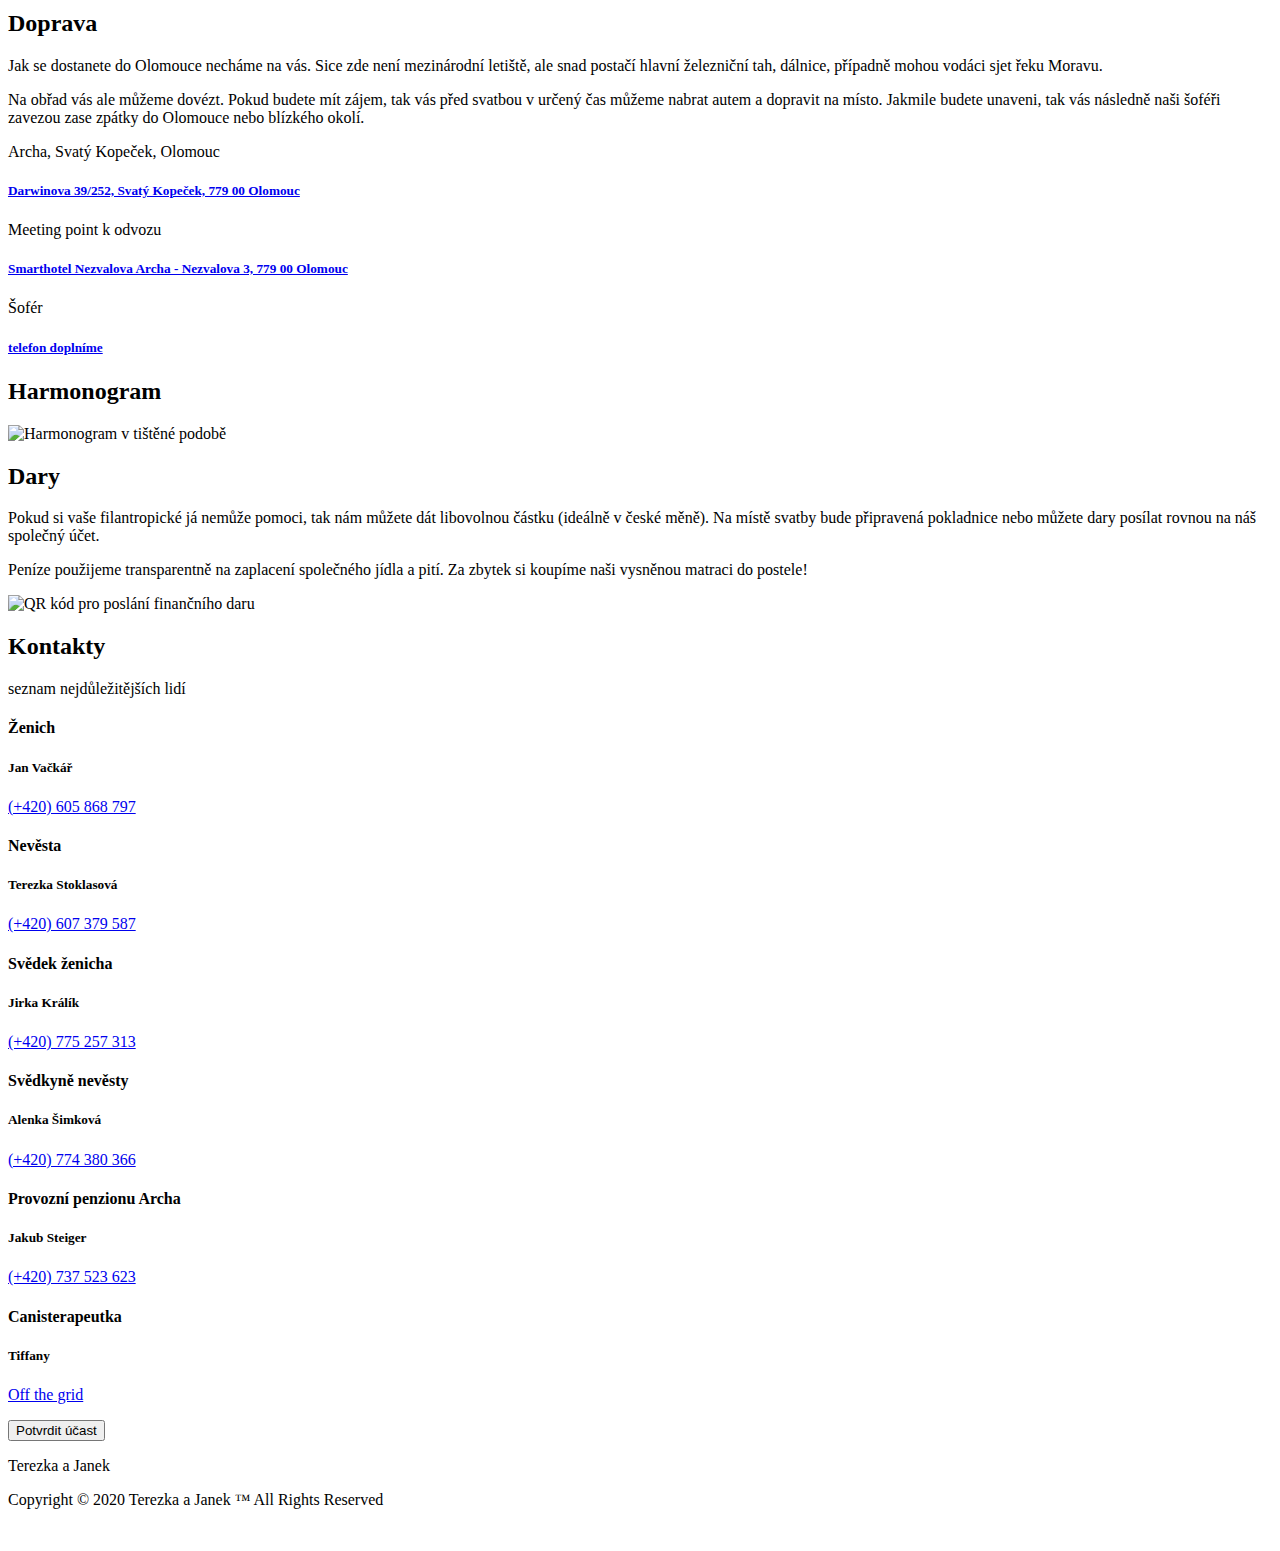
==== commit 1e0ad4f8: "Updated content with harmonogram and fixed typos" ====
--- a/docs/index.html
+++ b/docs/index.html
@@ -68,6 +68,10 @@
           </li>
           
           <li class="nav-item">
+            <a class="nav-link smoth-scroll" href="#harmonogram">Harmonogram</a>
+          </li>
+          
+          <li class="nav-item">
             <a class="nav-link smoth-scroll" href="#dary">Dary</a>
           </li>
           
@@ -78,12 +82,6 @@
 
           
 
-        
-        <!-- nav btn -->
-          <button class="snipcart-add-item btn btn-border-tp btn-small ml-3" data-item-id="1"
-          data-item-name="Bereme se" data-item-image="/images/banner.png" data-item-price="" onClick="window.open('https://forms.gle/bsCoFEByQ6fJ2avt8');">
-          Potvrdit účast
-        </button>
         
       </div>
     </div>
@@ -106,12 +104,12 @@
               <p class="mb-4"></p>
               <div class="book-info">
                 <ul class="list-unstyled mt-4 mb-5">
-                  
-                  <li><s>  13. června 2020 (sobota) </s></li>
                    
-                  <li><b>  4. října 2020 (neděle) </b></li>
+                  <li><b>  4. října 2020 (neděle) 11:00 </b></li>
                   
                   <li><b> Archa, Svatý Kopeček, Olomouc </b></li>
+                  
+                  <li><b> Vše se bude konat na jednom místě (obřad, hostina i zábava) </b></li>
                   
                 </ul>
               </div>
@@ -196,7 +194,7 @@
             <div class="section-heading text-center">
               <h2 class="text-lg">Ubytování</h2>
             </div>
-            <p>Ubytování v ceně není, ale můžeme vám zařídit skupinovou slevu ve smarthotelu Nezvalova Archa. Vyplňte včas registrační formulář nebo se nám brzy ozvěte. Zároveň jsme se pokusili sesumírovat doporučení na ubytování v různých cenových kategoriích a kvalitách.</p>
+            <p>Ubytování automaticky nezajišťujeme pro všechny, ale můžeme vám zařídit skupinovou slevu ve smarthotelu Nezvalova Archa. Vyplňte včas registrační formulář nebo se nám brzy ozvěte. Zároveň jsme se pokusili sesumírovat doporučení na ubytování v různých cenových kategoriích a kvalitách.</p>
             <p>Seznam ubytování v okolí:</p>
 
             
@@ -208,7 +206,10 @@
               
               <div class="content">
                 <h5>Smarthotel Nezvalova Archa</h5>
-                <p><a href="https://www.nezvalovaarcha.cz/">https://www.nezvalovaarcha.cz/</a></p>
+                <p>Zde bude bydlet hlavní štáb
+                <br> Web: <a href="https://www.nezvalovaarcha.cz" target="_blank"> <a href="https://www.nezvalovaarcha.cz">https://www.nezvalovaarcha.cz</a> </a>
+                <br> Adresa: <a href="https://g.page/NezvalovaArcha?share" target="_blank"> Nezvalova 3, 779 00 Olomouc </a>
+                </p>
               </div>
             </div>
             
@@ -220,7 +221,10 @@
               
               <div class="content">
                 <h5>Long Story Short</h5>
-                <p><a href="https://www.longstoryshort.cz/">https://www.longstoryshort.cz/</a></p>
+                <p>Hipsteři a dřevorubci možná najdou místo v tomto zajímavém hostelu
+                <br> Web: <a href="https://www.longstoryshort.cz" target="_blank"> <a href="https://www.longstoryshort.cz">https://www.longstoryshort.cz</a> </a>
+                <br> Adresa: <a href="https://goo.gl/maps/bP7Ko4gGGxAz8xXA6" target="_blank"> Koželužská 945, 779 00 Olomouc </a>
+                </p>
               </div>
             </div>
             
@@ -232,7 +236,10 @@
               
               <div class="content">
                 <h5>Miss Sophies</h5>
-                <p><a href="https://www.miss-sophies.com/cs/hotel/olomouc/">https://www.miss-sophies.com/cs/hotel/olomouc/</a></p>
+                <p>Romantické duše najdou hnízdečko lásky v malém hotýlku
+                <br> Web: <a href="https://www.miss-sophies.com/cs/hotel/olomouc" target="_blank"> <a href="https://www.miss-sophies.com/cs/hotel/olomouc">https://www.miss-sophies.com/cs/hotel/olomouc</a> </a>
+                <br> Adresa: <a href="https://goo.gl/maps/DdrvUt5pd5EKG5qP8" target="_blank"> Denisova 33, 779 00 Olomouc </a>
+                </p>
               </div>
             </div>
             
@@ -244,7 +251,10 @@
               
               <div class="content">
                 <h5>Hotel NH Collection</h5>
-                <p><a href="https://www.nh-olomouc.eu/">https://www.nh-olomouc.eu/</a></p>
+                <p>Ti co nemají do kapsy hluboko se nejspíš budou cítit nejlépe na tomto posh místě
+                <br> Web: <a href="https://www.nh-olomouc.eu" target="_blank"> <a href="https://www.nh-olomouc.eu">https://www.nh-olomouc.eu</a> </a>
+                <br> Adresa: <a href="https://g.page/NHCollectionOlomoucCongress?share" target="_blank"> Legionářská 1311, 779 00 Olomouc </a>
+                </p>
               </div>
             </div>
             
@@ -256,7 +266,10 @@
               
               <div class="content">
                 <h5>Koleje Univerzity Palackého</h5>
-                <p><a href="https://skm.upol.cz/ubytovani/hotel/">https://skm.upol.cz/ubytovani/hotel/</a></p>
+                <p>Všichni ostatní si budou užívat zábavy se studenty
+                <br> Web: <a href="https://skm.upol.cz/ubytovani/hotel" target="_blank"> <a href="https://skm.upol.cz/ubytovani/hotel">https://skm.upol.cz/ubytovani/hotel</a> </a>
+                <br> Adresa: <a href="https://skm.upol.cz/ubytovani/hotel/" target="_blank"> Šmeralova 12, 779 00 Olomouc </a>
+                </p>
               </div>
             </div>
             
@@ -279,8 +292,9 @@
             <div class="section-heading text-center">
               <h2 class="text-lg">Doprava</h2>
             </div>
-            <p>Jak se dostanete do Olomouce necháme na vás. Sice zde není mezinárodní letiště, ale snad postačí hlavní železniční tah, dálnice, případně mohou vodáci sjet řeku Moravu.
-Na obřad vás můžeme dovézt. Pokud budete mít zájem, tak vás před svatbou v určený čas můžeme nabrat autem a dopravit. Jakmile budete unaveni, tak vás následně naši taxikáři zavezou zase zpátky do Olomouce nebo blízkého okolí.</p>
+            <p><p>Jak se dostanete do Olomouce necháme na vás. Sice zde není mezinárodní letiště, ale snad postačí hlavní železniční tah, dálnice, případně mohou vodáci sjet řeku Moravu.</p>
+<p>Na obřad vás ale můžeme dovézt. Pokud budete mít zájem, tak vás před svatbou v určený čas můžeme nabrat autem a dopravit na místo. Jakmile budete unaveni, tak vás následně naši šoféři zavezou zase zpátky do Olomouce nebo blízkého okolí.</p>
+</p>
           </div>
         </div>
 
@@ -289,42 +303,74 @@
           <div class="col-lg-4 col-sm-6">
             <div class="contact-info-block text-center mb-4">
               <i class="ti-location-pin"></i>
-              <p class="mb-0">Archa, Svatý Kopeček, Olomouc</p>
-              
-              <h5>Darwinova 39/252, Svatý Kopeček, 779 00 Olomouc</h5>
-              
+              <p class="mb-0">Archa, Svatý Kopeček, Olomouc
+                <h5>
+                  <a href="https://goo.gl/maps/NQVz1SsxkGG3vZfw9" target="_blank"> Darwinova 39/252, Svatý Kopeček, 779 00 Olomouc </a>
+                </h5>
+              </p>
             </div>
           </div>
           
           <div class="col-lg-4 col-sm-6">
             <div class="contact-info-block text-center mb-4">
               <i class="ti-anchor"></i>
-              <p class="mb-0">Meeting point k odvozu</p>
-              
-              <h5>Smarthotel Nezvalova Archa - Nezvalova 3 779 00 Olomouc</h5>
-              
+              <p class="mb-0">Meeting point k odvozu
+                <h5>
+                  <a href="https://g.page/NezvalovaArcha?share" target="_blank"> Smarthotel Nezvalova Archa - Nezvalova 3, 779 00 Olomouc </a>
+                </h5>
+              </p>
             </div>
           </div>
           
           <div class="col-lg-4 col-sm-6">
             <div class="contact-info-block text-center mb-4">
               <i class="ti-headphone-alt"></i>
-              <p class="mb-0">Taxikář</p>
-              
-              <h5>telefon doplníme</h5>
-              
-            </div>
-          </div>
-          
-        </div>
-      </div>
-    </section>
-   
-  
-  
-
-  
-  
+              <p class="mb-0">Šofér
+                <h5>
+                  <a href="https://goo.gl/maps/NQVz1SsxkGG3vZfw9" target="_blank"> telefon doplníme </a>
+                </h5>
+              </p>
+            </div>
+          </div>
+          
+        </div>
+      </div>
+    </section>
+   
+  
+  
+
+  
+  
+   
+  
+    <section class="setcion" id="harmonogram">
+      <div class="container">
+        <div class="row justify-content-center">
+          <div class="col-lg-8">
+            <div class="section-heading text-center">
+              <h2 class="text-lg">Harmonogram</h2>
+            </div>
+            <p></p>
+            <img src="/images/harmonogram.png" alt="Harmonogram v tištěné podobě" 
+              style="
+                max-width: 100%;
+                max-height: 100%;
+                display: block;
+                margin-left: auto;
+                margin-right: auto;
+              "
+            >
+          </div>
+          <div class="book-info">
+            <ul class="list-unstyled mt-4 mb-5">
+              
+            </ul>
+          </div>
+        </div>
+      </div>
+    </section>
+   
   
   
 
@@ -339,10 +385,18 @@
             <div class="section-heading text-center">
               <h2 class="text-lg">Dary</h2>
             </div>
-            <p><p>Nic nám nedávejte.</p>
-<p>Pokud si však vaše filantropické já nemůže pomoci, tak nám můžete dát libovolnou částku (ideálně v české měně). Na místě svatby bude připravená pokladncie nebo můžete dary posílat rovnou na náš společný účet.</p>
-<p>Peníze použijeme transparentně na zaplacení společného dobrého jídla. Co zbyde, tak procestujeme!</p>
+            <p><p>Pokud si vaše filantropické já nemůže pomoci, tak nám můžete dát libovolnou částku (ideálně v české měně). Na místě svatby bude připravená pokladnice nebo můžete dary posílat rovnou na náš společný účet.</p>
+<p>Peníze použijeme transparentně na zaplacení společného jídla a pití. Za zbytek si koupíme naši vysněnou matraci do postele!</p>
 </p>
+            <img src="/images/qr-platba-svatebni-dar.png" alt="QR kód pro poslání finančního daru"
+              style="
+                max-width: 100%;
+                max-height: 100%;
+                display: block;
+                margin-left: auto;
+                margin-right: auto;
+              "
+            >
           </div>
         </div>
       </div>
@@ -361,7 +415,7 @@
           <div class="col-lg-6">
             <div class="section-heading text-center">
               <h2 class="text-lg">Kontakty</h2>
-              <p>seznam dejdůležitějších lidí</p>
+              <p>seznam nejdůležitějších lidí</p>
             </div>
           </div>
         </div>
@@ -371,13 +425,13 @@
             <div class="chapter-item">
               <h4>Ženich</h4>
               <h5>Jan Vačkář</h5>
-              
-              <div class="icon-block">
-                <i class="ti-mobile"></i>
-              </div>
-              
-              <div class="content">
-                <p>Telefon doplníme</p>
+              <div class="content">
+                <p>
+                  
+                  <i class="ti-mobile"></i>  
+                  
+                  <a href="tel:&#43;420605868797"> (+420) 605 868 797 </a>
+                </p>
               </div>
             </div>
           </div>
@@ -386,13 +440,13 @@
             <div class="chapter-item">
               <h4>Nevěsta</h4>
               <h5>Terezka Stoklasová</h5>
-              
-              <div class="icon-block">
-                <i class="ti-mobile"></i>
-              </div>
-              
-              <div class="content">
-                <p>Telefon doplníme</p>
+              <div class="content">
+                <p>
+                  
+                  <i class="ti-mobile"></i>  
+                  
+                  <a href="tel:&#43;420607379587"> (+420) 607 379 587 </a>
+                </p>
               </div>
             </div>
           </div>
@@ -401,13 +455,13 @@
             <div class="chapter-item">
               <h4>Svědek ženicha</h4>
               <h5>Jirka Králík</h5>
-              
-              <div class="icon-block">
-                <i class="ti-mobile"></i>
-              </div>
-              
-              <div class="content">
-                <p>Telefon doplníme</p>
+              <div class="content">
+                <p>
+                  
+                  <i class="ti-mobile"></i>  
+                  
+                  <a href="tel:&#43;420775257313"> (+420) 775 257 313 </a>
+                </p>
               </div>
             </div>
           </div>
@@ -416,13 +470,13 @@
             <div class="chapter-item">
               <h4>Svědkyně nevěsty</h4>
               <h5>Alenka Šimková</h5>
-              
-              <div class="icon-block">
-                <i class="ti-mobile"></i>
-              </div>
-              
-              <div class="content">
-                <p>Telefon doplníme</p>
+              <div class="content">
+                <p>
+                  
+                  <i class="ti-mobile"></i>  
+                  
+                  <a href="tel:&#43;420774380366"> (+420) 774 380 366 </a>
+                </p>
               </div>
             </div>
           </div>
@@ -431,13 +485,13 @@
             <div class="chapter-item">
               <h4>Provozní penzionu Archa</h4>
               <h5>Jakub Steiger</h5>
-              
-              <div class="icon-block">
-                <i class="ti-mobile"></i>
-              </div>
-              
-              <div class="content">
-                <p>Telefon doplníme</p>
+              <div class="content">
+                <p>
+                  
+                  <i class="ti-mobile"></i>  
+                  
+                  <a href="tel:&#43;420737523623"> (+420) 737 523 623 </a>
+                </p>
               </div>
             </div>
           </div>
@@ -446,13 +500,13 @@
             <div class="chapter-item">
               <h4>Canisterapeutka</h4>
               <h5>Tiffany</h5>
-              
-              <div class="icon-block">
-                <i class="ti-mobile"></i>
-              </div>
-              
-              <div class="content">
-                <p>Telefon doplníme</p>
+              <div class="content">
+                <p>
+                  
+                  <i class="ti-mobile"></i>  
+                  
+                  <a href="tel:"> Off the grid </a>
+                </p>
               </div>
             </div>
           </div>
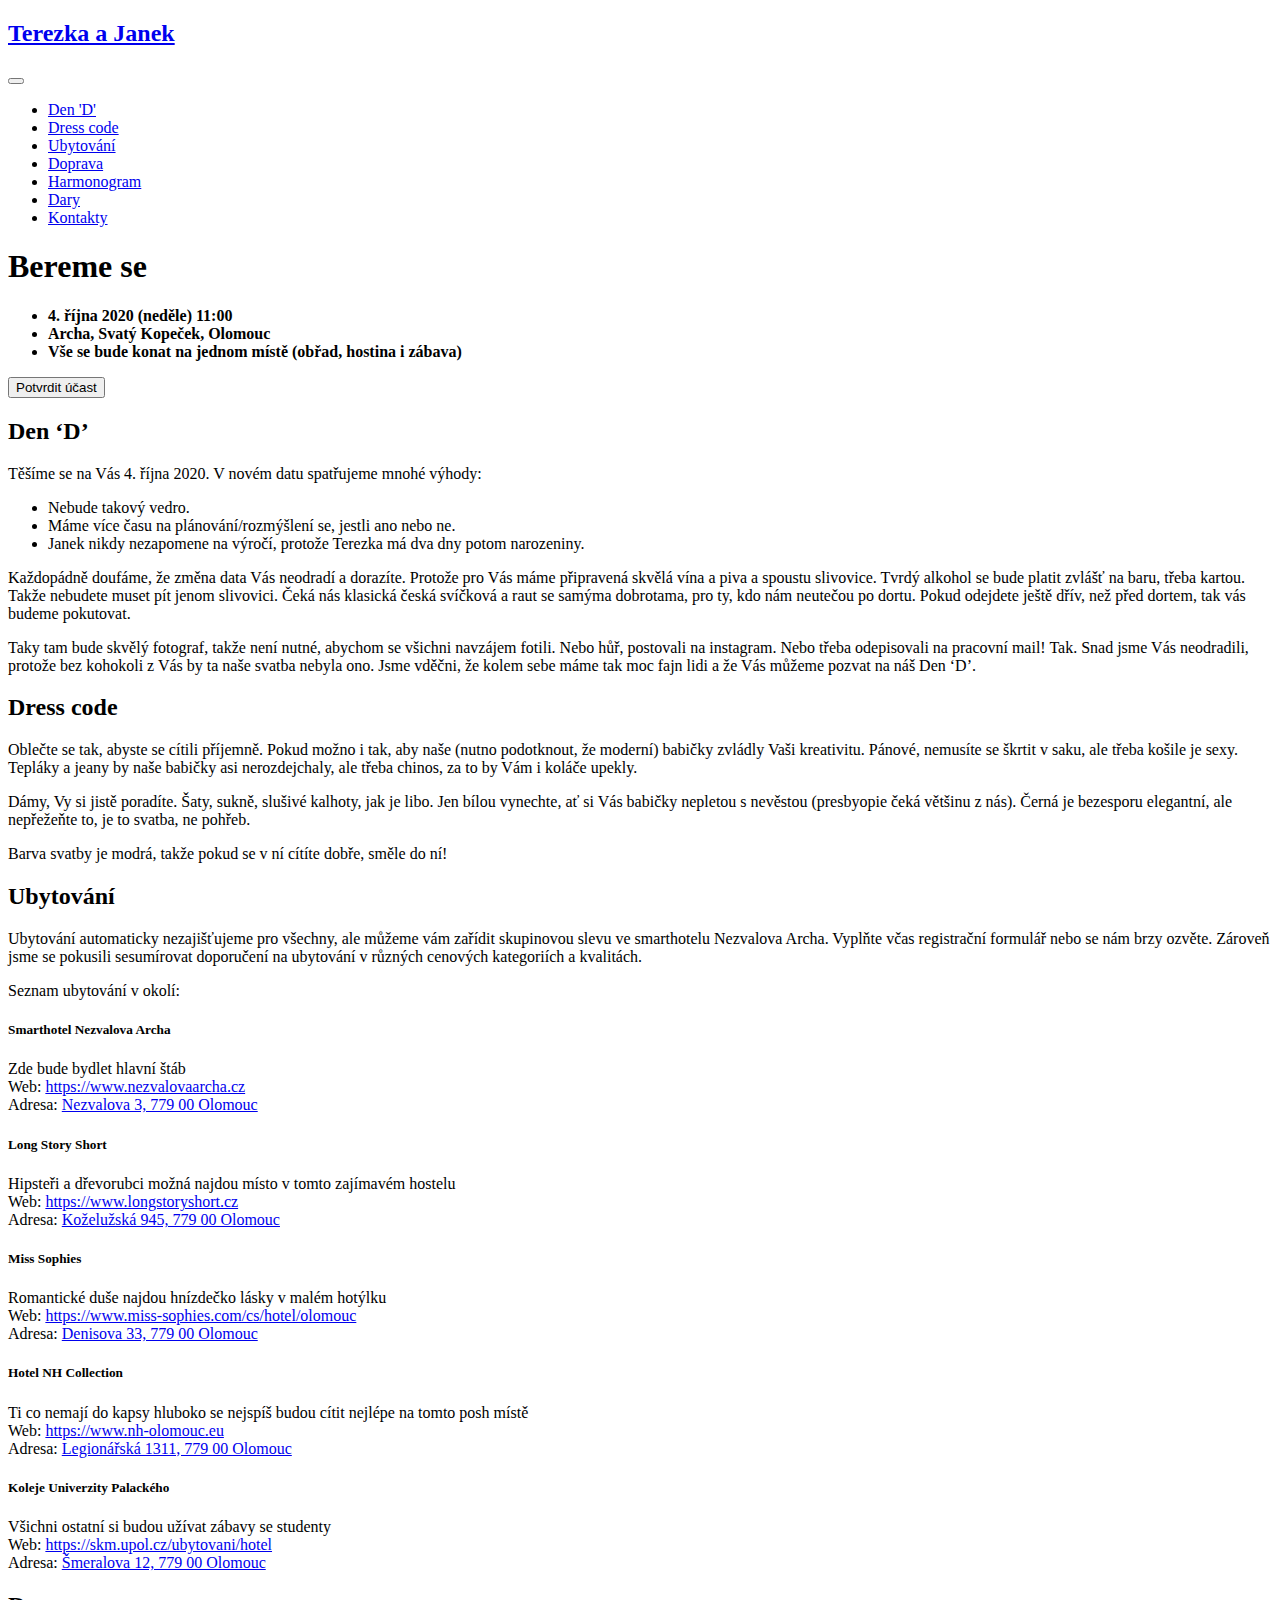
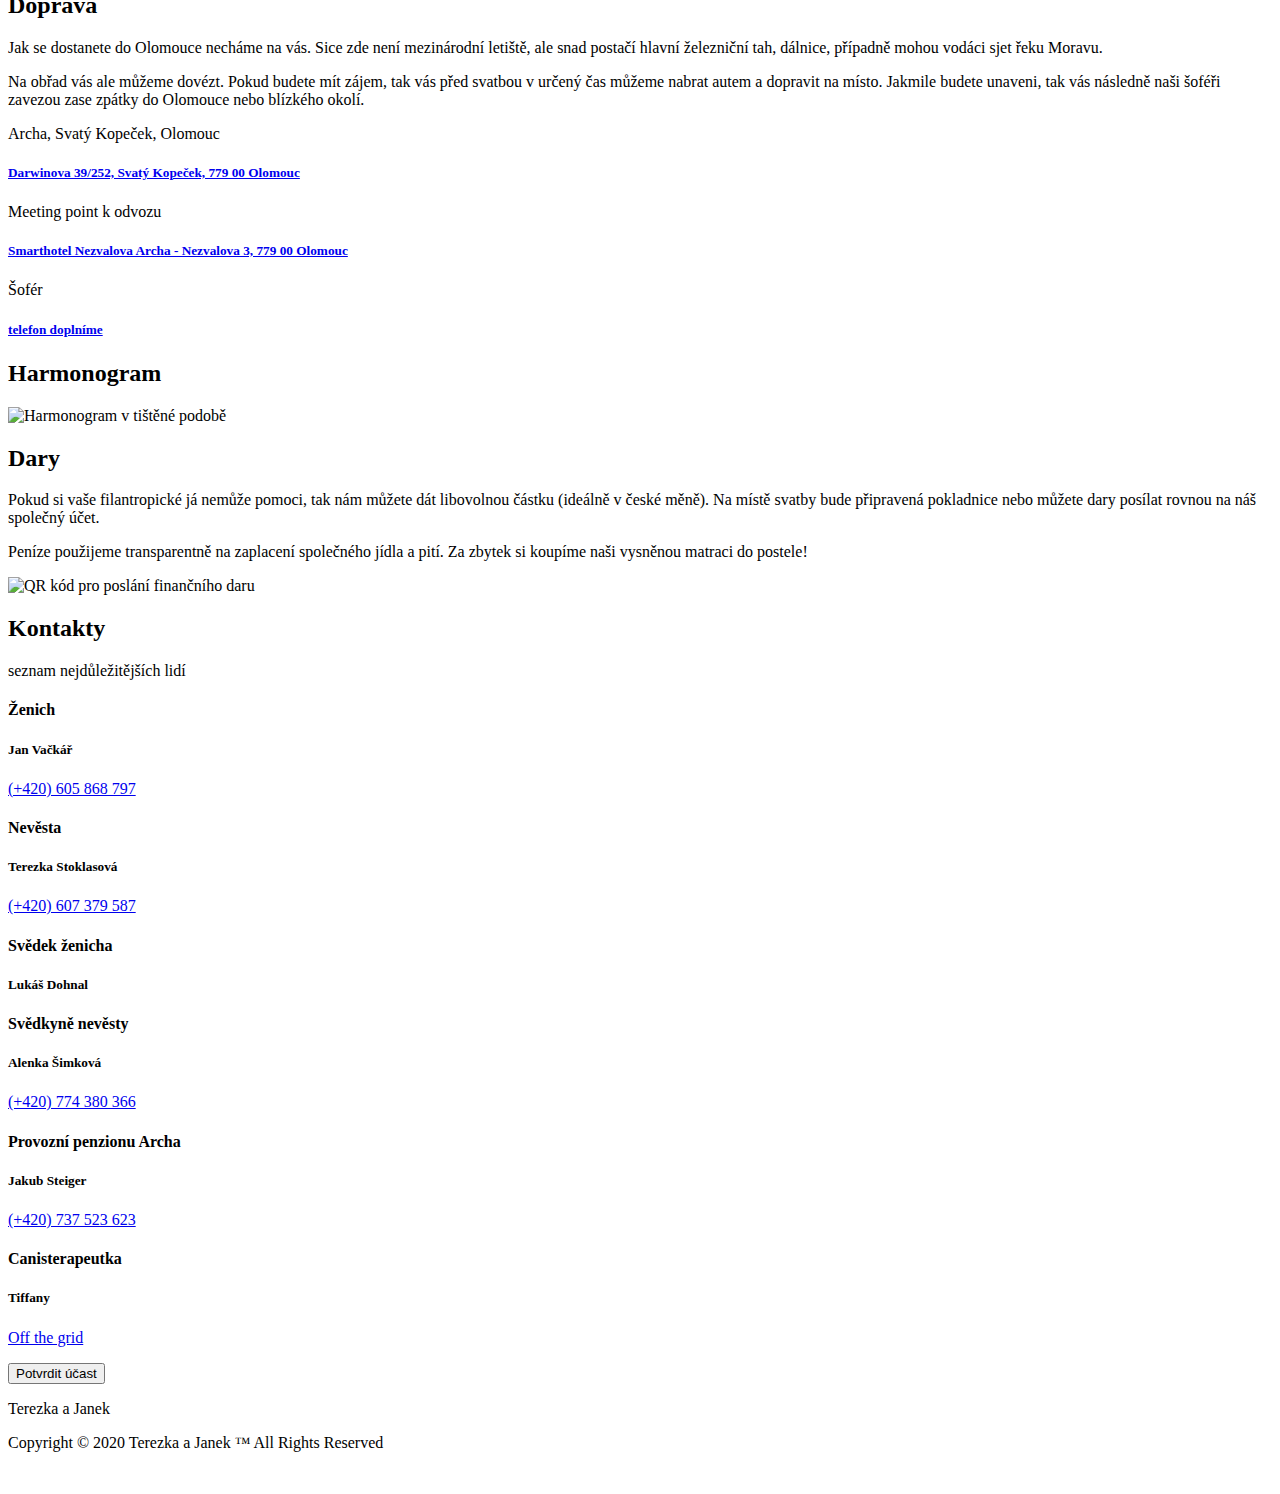
==== commit 218cb80a: "Updated content and harmonogram" ====
--- a/docs/index.html
+++ b/docs/index.html
@@ -141,7 +141,7 @@
             <div class="section-heading text-center">
               <h2 class="text-lg">Den &lsquo;D&rsquo;</h2>
             </div>
-            <p> <p>Těšíme se na Vás 4. října 2020. Doufáme, že v říjnu bude epidemiologická situace přívětivější a všichni si svatbu užijeme více, než bychom bývali v červnu! V novém datu spatřujeme mnohé výhody:</p>
+            <p> <p>Těšíme se na Vás 4. října 2020. V novém datu spatřujeme mnohé výhody:</p>
 <ul>
 <li>Nebude takový vedro.</li>
 <li>Máme více času na plánování/rozmýšlení se, jestli ano nebo ne.</li>
@@ -454,13 +454,13 @@
           <div class="col-sm-6">
             <div class="chapter-item">
               <h4>Svědek ženicha</h4>
-              <h5>Jirka Králík</h5>
+              <h5>Lukáš Dohnal</h5>
               <div class="content">
                 <p>
                   
                   <i class="ti-mobile"></i>  
                   
-                  <a href="tel:&#43;420775257313"> (+420) 775 257 313 </a>
+                  <a href="tel:">  </a>
                 </p>
               </div>
             </div>
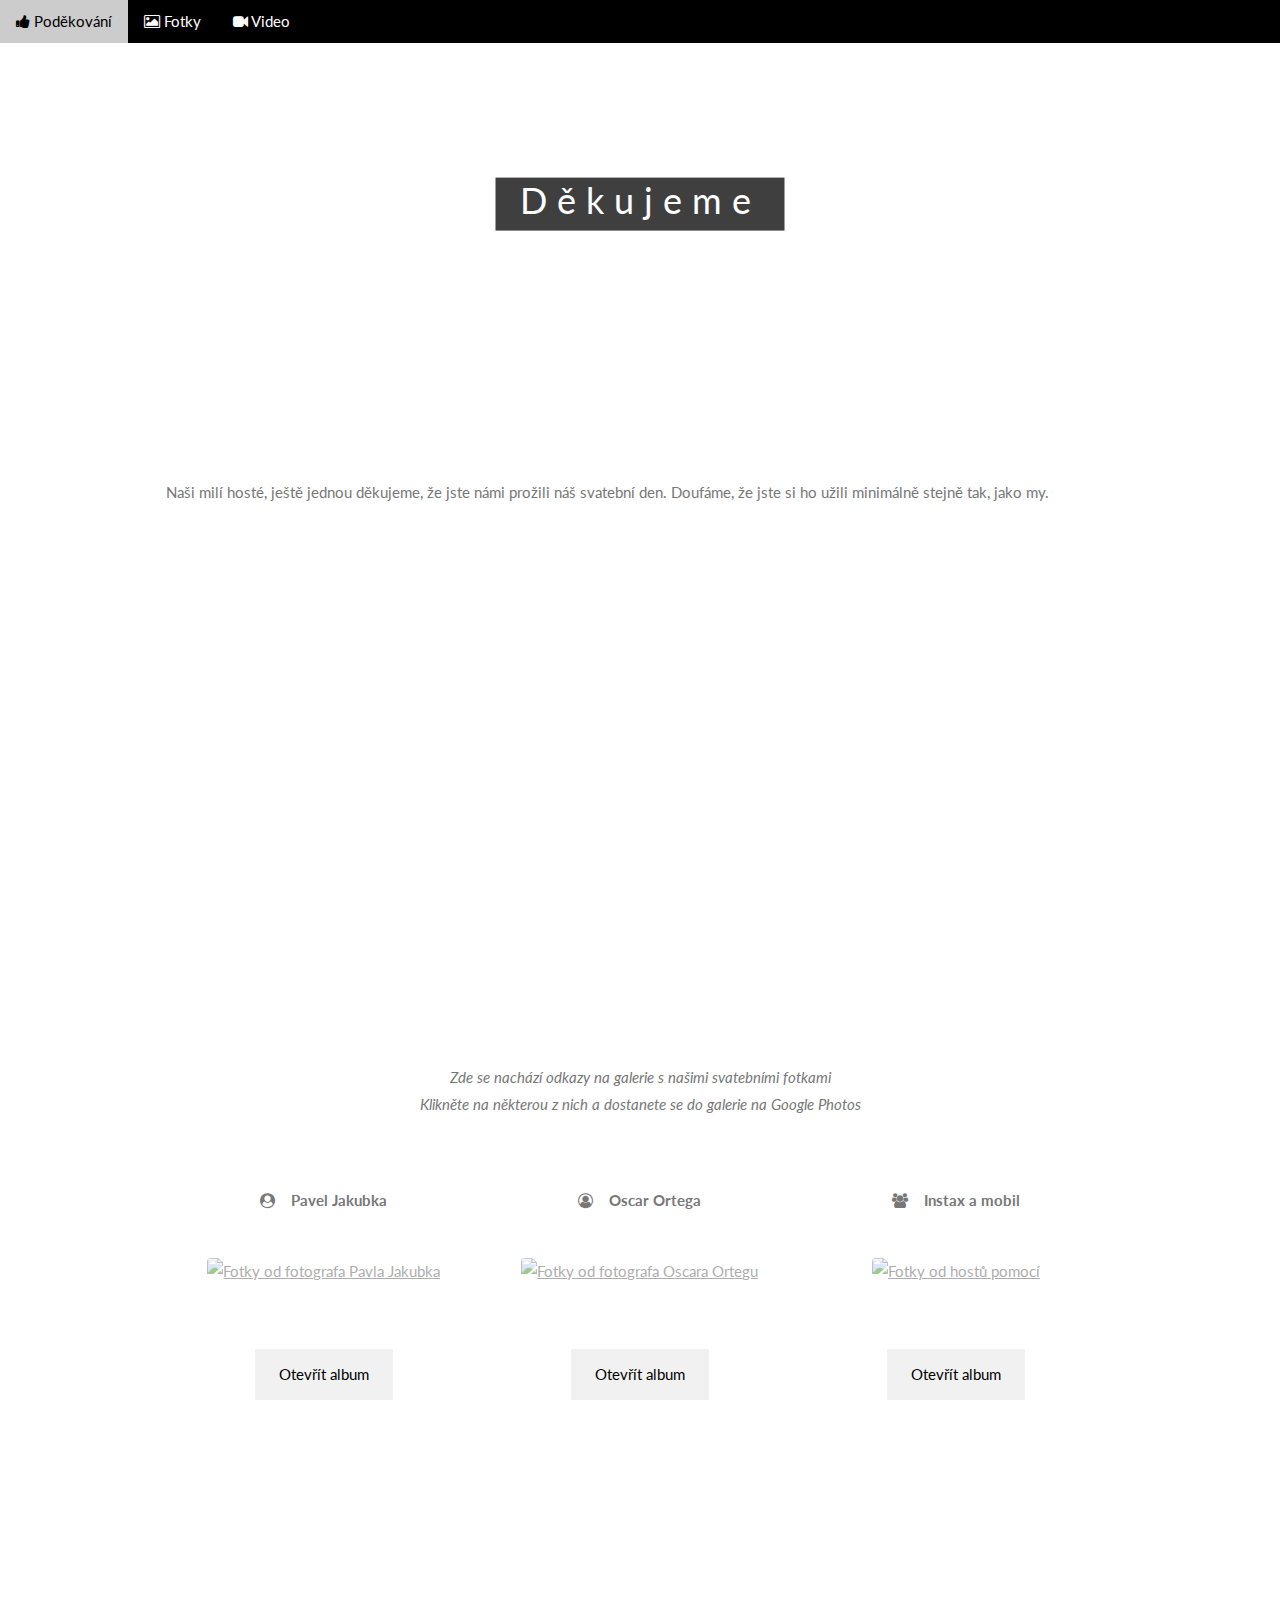
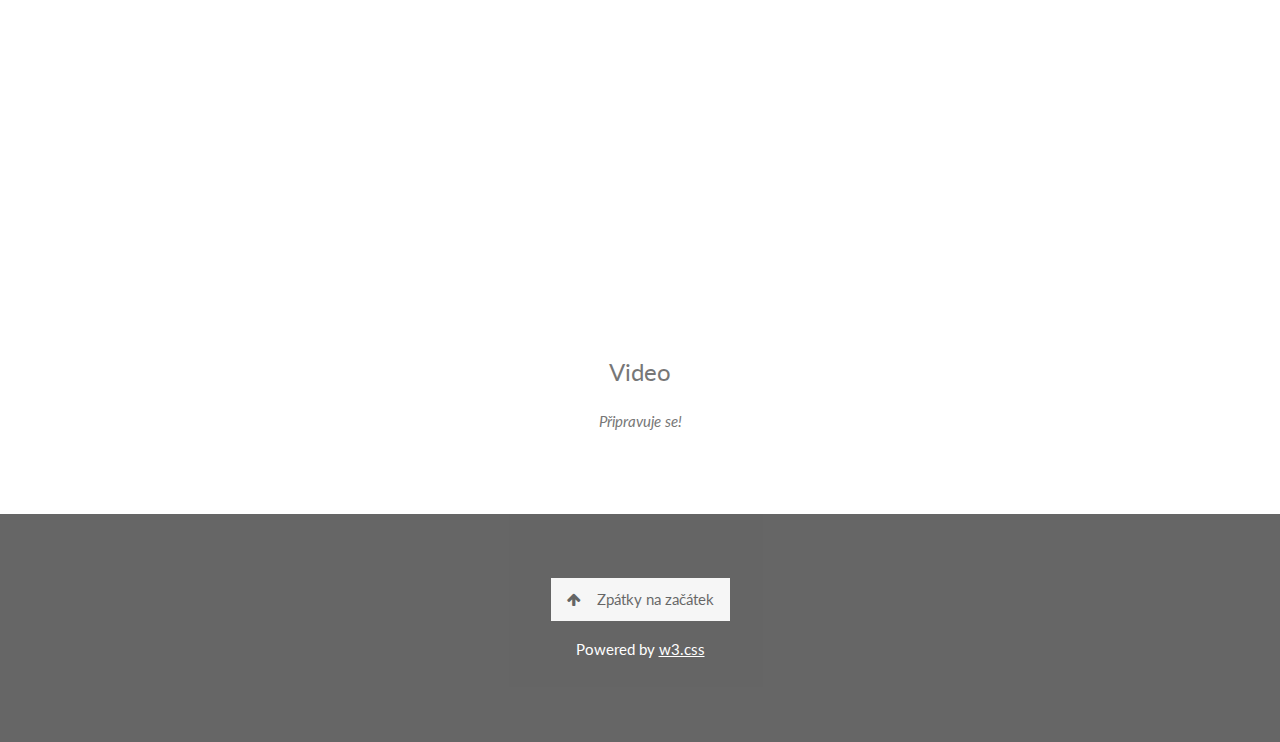
==== commit f3d20d76: "reset with new template for thank you page" ====
--- a/docs/index.html
+++ b/docs/index.html
@@ -1,576 +1,223 @@
+<!-- Based on Parallax Template from w3css -->
 <!DOCTYPE html>
-<html lang="en-us"><head>
-  <meta charset="utf-8">
-  <title>Terezka a Janek</title>
-
-  <!-- mobile responsive meta -->
-  <meta name="viewport" content="width=device-width, initial-scale=1, maximum-scale=1">
-  <meta name="description" content="">
-  
-  <meta name="generator" content="Hugo 0.62.2" />
-
-  <!-- plugins -->
-  
-  <link rel="stylesheet" href="https://www.svatbaroku.eu/plugins/bootstrap/bootstrap.min.css ">
-  
-  <link rel="stylesheet" href="https://www.svatbaroku.eu/plugins/slick/slick.css ">
-  
-  <link rel="stylesheet" href="https://www.svatbaroku.eu/plugins/themify-icons/themify-icons.css ">
-  
-  <link rel="stylesheet" href="https://www.svatbaroku.eu/plugins/magnific-popup/magnific-popup.css ">
-  
-
-  
-  <link id="snipcart-theme" type="text/css" href="https://cdn.snipcart.com/themes/2.0/base/snipcart.min.css" rel="stylesheet">
-
-  <!-- Main Stylesheet -->
-  
-  <link rel="stylesheet" href="https://www.svatbaroku.eu/scss/style.min.css" media="screen">
-
-  <!--Favicon-->
-  <link rel="shortcut icon" href="/images/favicon.png " type="image/x-icon">
-  <link rel="icon" href="/images/favicon.png " type="image/x-icon">
-
-</head><body><div class="main-navigation fixed-top site-header" id="mainmenu-area">
-  <nav class="navbar navbar-expand-lg ">
-    <div class="container align-items-center">
-      <a class="navbar-brand" href="https://www.svatbaroku.eu/">
-        
-        <h2 class="mb-0 text-color-2">Terezka a Janek</h2>
-        
-      </a>
-      
-      <button class="navbar-toggler" type="button" data-toggle="collapse" data-target="#navbarmain"
-        aria-controls="navbarmain" aria-expanded="false" aria-label="Toggle navigation">
-        <span class="ti-menu-alt"></span>
-      </button>
-
-      
-      <div class="collapse navbar-collapse text-center text-lg-left" id="navbarmain">
-        
-        <ul class="navbar-nav ml-auto">
-          
-          
-          <li class="nav-item">
-            <a class="nav-link smoth-scroll" href="#dend">Den &#39;D&#39;</a>
-          </li>
-          
-          <li class="nav-item">
-            <a class="nav-link smoth-scroll" href="#dresscode">Dress code</a>
-          </li>
-          
-          <li class="nav-item">
-            <a class="nav-link smoth-scroll" href="#ubytovani">Ubytování</a>
-          </li>
-          
-          <li class="nav-item">
-            <a class="nav-link smoth-scroll" href="#doprava">Doprava</a>
-          </li>
-          
-          <li class="nav-item">
-            <a class="nav-link smoth-scroll" href="#harmonogram">Harmonogram</a>
-          </li>
-          
-          <li class="nav-item">
-            <a class="nav-link smoth-scroll" href="#dary">Dary</a>
-          </li>
-          
-          <li class="nav-item">
-            <a class="nav-link smoth-scroll" href="#kontakty">Kontakty</a>
-          </li>
-          
-
-          
-
-        
-      </div>
-    </div>
-  </nav>
-</div>
-
-  
-   
-  
-    <section
-      class="banner-main py-7"
-      id="banner"
-      style="background-image: url('/images/banner.png');"
-    >
-      <div class="container">
-        <div class="row justify-content-between">
-          <div class="col-lg-7 col-md-8">
-            <div class="main-banner">
-              <h1 class="mb-3 mt-2">Bereme se</h1>
-              <p class="mb-4"></p>
-              <div class="book-info">
-                <ul class="list-unstyled mt-4 mb-5">
-                   
-                  <li><b>  4. října 2020 (neděle) 11:00 </b></li>
-                  
-                  <li><b> Archa, Svatý Kopeček, Olomouc </b></li>
-                  
-                  <li><b> Vše se bude konat na jednom místě (obřad, hostina i zábava) </b></li>
-                  
-                </ul>
-              </div>
-              <button
-                class="snipcart-add-item btn btn-main mt-2"
-                data-item-id="1"
-                data-item-name="Bereme se"
-                data-item-image="/images/banner.png"
-                onClick="window.open('https://forms.gle/bsCoFEByQ6fJ2avt8');"
-              >
-                Potvrdit účast <i class="ti-angle-right ml-3"></i>
-              </button>
+<html>
+<title>W3.CSS Template</title>
+<meta charset="UTF-8">
+<meta name="viewport" content="width=device-width, initial-scale=1">
+<link rel="stylesheet" href="https://www.w3schools.com/w3css/4/w3.css">
+<link rel="stylesheet" href="https://fonts.googleapis.com/css?family=Lato">
+<link rel="stylesheet" href="https://cdnjs.cloudflare.com/ajax/libs/font-awesome/4.7.0/css/font-awesome.min.css">
+
+<style>
+    body,
+    h1,
+    h2,
+    h3,
+    h4,
+    h5,
+    h6 {
+        font-family: "Lato", sans-serif;
+    }
+
+    body,
+    html {
+        height: 100%;
+        color: #777;
+        line-height: 1.8;
+    }
+
+    /* Create a Parallax Effect */
+    .bgimg-1,
+    .bgimg-2,
+    .bgimg-3 {
+        background-attachment: fixed;
+        background-position: center;
+        background-repeat: no-repeat;
+        background-size: cover;
+    }
+
+    /* First image (Logo. Full height) */
+    .bgimg-1 {
+        background-image: url('images/uvod.jpg');
+        min-height: 100%;
+    }
+
+    /* Second image (Photos) */
+    .bgimg-2 {
+        background-image: url("images/fotky.jpg");
+        min-height: 400px;
+    }
+
+    /* Third image (Video) */
+    .bgimg-3 {
+        background-image: url("images/video.jpg");
+        min-height: 400px;
+    }
+
+    .w3-wide {
+        letter-spacing: 10px;
+    }
+
+    .w3-hover-opacity {
+        cursor: pointer;
+    }
+
+    /* Turn off parallax scrolling for tablets and phones */
+    @media only screen and (max-device-width: 1600px) {
+
+        .bgimg-1,
+        .bgimg-2,
+        .bgimg-3 {
+            background-attachment: scroll;
+            min-height: 400px;
+        }
+    }
+</style>
+
+<body>
+
+    <!-- Navbar (sit on top) -->
+    <div class="w3-top">
+        <div class="w3-bar w3-black" id="myNavbar">
+            <a class="w3-bar-item w3-button w3-hover-black w3-hide-medium w3-hide-large w3-right"
+                href="javascript:void(0);" onclick="toggleFunction()" title="Navigace">
+                <i class="fa fa-bars"></i>
+            </a>
+            <a href="#home" class="w3-bar-item w3-button w3-hide-small"><i class="fa fa-thumbs-up"></i>  Poděkování</a>
+            <a href="#photos" class="w3-bar-item w3-button w3-hide-small"><i class="fa fa-picture-o"></i>  Fotky</a>
+            <a href="#video" class="w3-bar-item w3-button w3-hide-small"><i class="fa fa-video-camera"></i>  Video</a>
+            </a>
+        </div>
+
+        <!-- Navbar on small screens -->
+        <div id="navDemo" class="w3-bar-block w3-white w3-hide w3-hide-large w3-hide-medium">
+            <a href="#home" class="w3-bar-item w3-button" onclick="toggleFunction()">Poděkování</a>
+            <a href="#photos" class="w3-bar-item w3-button" onclick="toggleFunction()">Fotky</a>
+            <a href="#video" class="w3-bar-item w3-button" onclick="toggleFunction()">Video</a>
+        </div>
+    </div>
+
+    <!-- First Parallax Image with Logo Text -->
+    <div class="bgimg-1 w3-display-container w3-opacity-min" id="home">
+        <div class="w3-display-middle" style="white-space:nowrap;">
+            <span class="w3-center w3-padding-large w3-black w3-xlarge w3-wide w3-animate-opacity"> 
+            <span class="w3-xxlarge w3-text-white w3-wide">Děkujeme</span>
+                <!-- <span class="w3-hide-small"> Děkujeme </span> -->
+            </span>
+        </div>
+    </div>
+
+    <!-- Container (Thanks Section) -->
+    <div class="w3-content w3-container w3-padding-64">
+        <!-- <h3 class="w3-center">Děkujeme</h3> -->
+        <p>
+            Naši milí hosté, ještě jednou děkujeme, že jste námi prožili náš svatební den. Doufáme, že jste si ho užili minimálně stejně tak, jako my.
+        </p>
+    </div>
+
+    <!-- Second Parallax Image with Photos Text -->
+    <div class="bgimg-2 w3-display-container w3-opacity-min" id="photos">
+        <div class="w3-display-middle">
+            <span class="w3-xxlarge w3-text-white w3-wide">Fotky</span>
+        </div>
+    </div>
+
+    <!-- Container (photos Section) -->
+    <div class="w3-content w3-container w3-padding-64">
+        <p class="w3-center"><em>
+            Zde se nachází odkazy na galerie s našimi svatebními fotkami<br> 
+            Klikněte na některou z nich a dostanete se do galerie na Google Photos
+        </em></p><br>
+
+        <div class="w3-row">
+            <div class="w3-col l4 m4 s12 w3-center w3-padding-large">
+                <p><b><i class="fa fa-user-circle w3-margin-right"></i>Pavel Jakubka</b></p><br>
+                <a href="https://photos.app.goo.gl/xvpKjjA7hGf5iFYy5" title="Google-Foto-Galerie-Pavel-Jakubka" target="_blank">
+                    <img src="images/jakubka.jpg" class="w3-round w3-image w3-opacity w3-hover-opacity-off" alt="Fotky od fotografa Pavla Jakubka" width="500" height="333">
+                    <button class="w3-button w3-padding-large w3-light-grey" style="margin-top:64px">Otevřít album</button>
+                </a>
             </div>
-          </div>
-        </div>
-      </div>
-    </section>
-   
-  
-
-  
-  
-   
-  
-    <section class="setcion" id="dend">
-      <div class="container">
-        <div class="row justify-content-center">
-          <div class="col-lg-8">
-            <div class="section-heading text-center">
-              <h2 class="text-lg">Den &lsquo;D&rsquo;</h2>
+
+            <div class="w3-col l4 m4 s12 w3-center w3-padding-large">
+                <p><b><i class="fa fa-user-circle-o w3-margin-right"></i>Oscar Ortega</b></p><br>
+                <a href="https://photos.app.goo.gl/kxubpRmB48s3wfaT6" title="Google-Foto-Galerie-Oscar-Ortega" target="_blank">
+                    <img src="images/oscar.jpg" class="w3-round w3-image w3-opacity w3-hover-opacity-off" alt="Fotky od fotografa Oscara Ortegu" width="500" height="333">
+                    <button class="w3-button w3-padding-large w3-light-grey" style="margin-top:64px">Otevřít album</button>
+                </a>
+                </div>
+
+            <div class="w3-col l4 m4 s12 w3-center w3-padding-large">
+                <p><b><i class="fa fa-users w3-margin-right"></i>Instax a mobil</b></p><br>
+                <a href="https://photos.app.goo.gl/hQaV5sETKA1BeFBi9" title="Google-Foto-Galerie-Instax-Mobil" target="_blank">
+                    <img src="images/mobil.jpg" class="w3-round w3-image w3-opacity w3-hover-opacity-off" alt="Fotky od hostů pomocí" width="500" height="333">
+                    <button class="w3-button w3-padding-large w3-light-grey" style="margin-top:64px">Otevřít album</button>
+                </a>
             </div>
-            <p> <p>Těšíme se na Vás 4. října 2020. V novém datu spatřujeme mnohé výhody:</p>
-<ul>
-<li>Nebude takový vedro.</li>
-<li>Máme více času na plánování/rozmýšlení se, jestli ano nebo ne.</li>
-<li>Janek nikdy nezapomene na výročí, protože Terezka má dva dny potom narozeniny.</li>
-</ul>
-<p>Každopádně doufáme, že změna data Vás neodradí a dorazíte. Protože pro Vás máme připravená skvělá vína a piva a spoustu slivovice. Tvrdý alkohol se bude platit zvlášť na baru, třeba kartou. Takže nebudete muset pít jenom slivovici. Čeká nás klasická česká svíčková a raut se samýma dobrotama, pro ty, kdo nám neutečou po dortu. Pokud odejdete ještě dřív, než před dortem, tak vás budeme pokutovat.</p>
-<p>Taky tam bude skvělý fotograf, takže není nutné, abychom se všichni navzájem fotili. Nebo hůř, postovali na instagram. Nebo třeba odepisovali na pracovní mail! Tak. Snad jsme Vás neodradili, protože bez kohokoli z Vás by ta naše svatba nebyla ono. Jsme vděčni, že kolem sebe máme tak moc fajn lidi a že Vás můžeme pozvat na náš Den &lsquo;D&rsquo;.</p>
- </p>
-          </div>
-        </div>
-      </div>
-    </section>
-   
-  
-
-  
-   
-  
-    <section id="dresscode" class="section bg-grey" id="awards">
-      <div class="container">
-        <div class="row justify-content-center">
-          <div class="col-lg-8">
-            <div class="section-heading text-center">
-              <h2 class="text-lg">Dress code</h2>
-            </div>
-            <p><p>Oblečte se tak, abyste se cítili příjemně. Pokud možno i tak, aby naše (nutno podotknout, že moderní) babičky zvládly Vaši kreativitu. Pánové, nemusíte se škrtit v saku, ale třeba košile je sexy. Tepláky a jeany by naše babičky asi nerozdejchaly, ale třeba chinos, za to by Vám i koláče upekly.</p>
-<p>Dámy, Vy si jistě poradíte. Šaty, sukně, slušivé kalhoty, jak je libo. Jen bílou vynechte, ať si Vás babičky nepletou s nevěstou (presbyopie čeká většinu z nás). Černá je bezesporu elegantní, ale nepřežeňte to, je to svatba, ne pohřeb.</p>
-<p>Barva svatby je modrá, takže pokud se v ní cítíte dobře, směle do ní!</p>
-</p>
-          </div>
-        </div>
-
-        <div class="row">
-          
-        </div>
-      </div>
-    </section>
-   
-  
-  
-
-  
-  
-   
-  
-    <section class="section" id="ubytovani">
-      <div class="container">
-        <div class="row justify-content-center">
-          <div class="col-lg-8">
-            <div class="section-heading text-center">
-              <h2 class="text-lg">Ubytování</h2>
-            </div>
-            <p>Ubytování automaticky nezajišťujeme pro všechny, ale můžeme vám zařídit skupinovou slevu ve smarthotelu Nezvalova Archa. Vyplňte včas registrační formulář nebo se nám brzy ozvěte. Zároveň jsme se pokusili sesumírovat doporučení na ubytování v různých cenových kategoriích a kvalitách.</p>
-            <p>Seznam ubytování v okolí:</p>
-
-            
-            <div class="feature-item d-flex mt-5 mb-3">
-              
-              <div class="icon-block">
-                <i class="ti-home"></i>
-              </div>
-              
-              <div class="content">
-                <h5>Smarthotel Nezvalova Archa</h5>
-                <p>Zde bude bydlet hlavní štáb
-                <br> Web: <a href="https://www.nezvalovaarcha.cz" target="_blank"> <a href="https://www.nezvalovaarcha.cz">https://www.nezvalovaarcha.cz</a> </a>
-                <br> Adresa: <a href="https://g.page/NezvalovaArcha?share" target="_blank"> Nezvalova 3, 779 00 Olomouc </a>
-                </p>
-              </div>
-            </div>
-            
-            <div class="feature-item d-flex mt-5 mb-3">
-              
-              <div class="icon-block">
-                <i class="ti-write"></i>
-              </div>
-              
-              <div class="content">
-                <h5>Long Story Short</h5>
-                <p>Hipsteři a dřevorubci možná najdou místo v tomto zajímavém hostelu
-                <br> Web: <a href="https://www.longstoryshort.cz" target="_blank"> <a href="https://www.longstoryshort.cz">https://www.longstoryshort.cz</a> </a>
-                <br> Adresa: <a href="https://goo.gl/maps/bP7Ko4gGGxAz8xXA6" target="_blank"> Koželužská 945, 779 00 Olomouc </a>
-                </p>
-              </div>
-            </div>
-            
-            <div class="feature-item d-flex mt-5 mb-3">
-              
-              <div class="icon-block">
-                <i class="ti-eye"></i>
-              </div>
-              
-              <div class="content">
-                <h5>Miss Sophies</h5>
-                <p>Romantické duše najdou hnízdečko lásky v malém hotýlku
-                <br> Web: <a href="https://www.miss-sophies.com/cs/hotel/olomouc" target="_blank"> <a href="https://www.miss-sophies.com/cs/hotel/olomouc">https://www.miss-sophies.com/cs/hotel/olomouc</a> </a>
-                <br> Adresa: <a href="https://goo.gl/maps/DdrvUt5pd5EKG5qP8" target="_blank"> Denisova 33, 779 00 Olomouc </a>
-                </p>
-              </div>
-            </div>
-            
-            <div class="feature-item d-flex mt-5 mb-3">
-              
-              <div class="icon-block">
-                <i class="ti-money"></i>
-              </div>
-              
-              <div class="content">
-                <h5>Hotel NH Collection</h5>
-                <p>Ti co nemají do kapsy hluboko se nejspíš budou cítit nejlépe na tomto posh místě
-                <br> Web: <a href="https://www.nh-olomouc.eu" target="_blank"> <a href="https://www.nh-olomouc.eu">https://www.nh-olomouc.eu</a> </a>
-                <br> Adresa: <a href="https://g.page/NHCollectionOlomoucCongress?share" target="_blank"> Legionářská 1311, 779 00 Olomouc </a>
-                </p>
-              </div>
-            </div>
-            
-            <div class="feature-item d-flex mt-5 mb-3">
-              
-              <div class="icon-block">
-                <i class="ti-face-smile"></i>
-              </div>
-              
-              <div class="content">
-                <h5>Koleje Univerzity Palackého</h5>
-                <p>Všichni ostatní si budou užívat zábavy se studenty
-                <br> Web: <a href="https://skm.upol.cz/ubytovani/hotel" target="_blank"> <a href="https://skm.upol.cz/ubytovani/hotel">https://skm.upol.cz/ubytovani/hotel</a> </a>
-                <br> Adresa: <a href="https://skm.upol.cz/ubytovani/hotel/" target="_blank"> Šmeralova 12, 779 00 Olomouc </a>
-                </p>
-              </div>
-            </div>
-            
-          </div>
-        </div>
-      </div>
-    </section>
-   
-  
-  
-
-  
-  
-   
-  
-    <section class="setcion bg-grey" id="doprava">
-      <div class="container">
-        <div class="row justify-content-center">
-          <div class="col-md-12 col-lg-8">
-            <div class="section-heading text-center">
-              <h2 class="text-lg">Doprava</h2>
-            </div>
-            <p><p>Jak se dostanete do Olomouce necháme na vás. Sice zde není mezinárodní letiště, ale snad postačí hlavní železniční tah, dálnice, případně mohou vodáci sjet řeku Moravu.</p>
-<p>Na obřad vás ale můžeme dovézt. Pokud budete mít zájem, tak vás před svatbou v určený čas můžeme nabrat autem a dopravit na místo. Jakmile budete unaveni, tak vás následně naši šoféři zavezou zase zpátky do Olomouce nebo blízkého okolí.</p>
-</p>
-          </div>
-        </div>
-
-        <div class="row">
-          
-          <div class="col-lg-4 col-sm-6">
-            <div class="contact-info-block text-center mb-4">
-              <i class="ti-location-pin"></i>
-              <p class="mb-0">Archa, Svatý Kopeček, Olomouc
-                <h5>
-                  <a href="https://goo.gl/maps/NQVz1SsxkGG3vZfw9" target="_blank"> Darwinova 39/252, Svatý Kopeček, 779 00 Olomouc </a>
-                </h5>
-              </p>
-            </div>
-          </div>
-          
-          <div class="col-lg-4 col-sm-6">
-            <div class="contact-info-block text-center mb-4">
-              <i class="ti-anchor"></i>
-              <p class="mb-0">Meeting point k odvozu
-                <h5>
-                  <a href="https://g.page/NezvalovaArcha?share" target="_blank"> Smarthotel Nezvalova Archa - Nezvalova 3, 779 00 Olomouc </a>
-                </h5>
-              </p>
-            </div>
-          </div>
-          
-          <div class="col-lg-4 col-sm-6">
-            <div class="contact-info-block text-center mb-4">
-              <i class="ti-headphone-alt"></i>
-              <p class="mb-0">Šofér
-                <h5>
-                  <a href="https://goo.gl/maps/NQVz1SsxkGG3vZfw9" target="_blank"> telefon doplníme </a>
-                </h5>
-              </p>
-            </div>
-          </div>
-          
-        </div>
-      </div>
-    </section>
-   
-  
-  
-
-  
-  
-   
-  
-    <section class="setcion" id="harmonogram">
-      <div class="container">
-        <div class="row justify-content-center">
-          <div class="col-lg-8">
-            <div class="section-heading text-center">
-              <h2 class="text-lg">Harmonogram</h2>
-            </div>
-            <p></p>
-            <img src="/images/harmonogram.png" alt="Harmonogram v tištěné podobě" 
-              style="
-                max-width: 100%;
-                max-height: 100%;
-                display: block;
-                margin-left: auto;
-                margin-right: auto;
-              "
-            >
-          </div>
-          <div class="book-info">
-            <ul class="list-unstyled mt-4 mb-5">
-              
-            </ul>
-          </div>
-        </div>
-      </div>
-    </section>
-   
-  
-  
-
-  
-  
-   
-  
-    <section class="section bg-grey" id="dary">
-      <div class="container">
-        <div class="row justify-content-center">
-          <div class="col-lg-8">
-            <div class="section-heading text-center">
-              <h2 class="text-lg">Dary</h2>
-            </div>
-            <p><p>Pokud si vaše filantropické já nemůže pomoci, tak nám můžete dát libovolnou částku (ideálně v české měně). Na místě svatby bude připravená pokladnice nebo můžete dary posílat rovnou na náš společný účet.</p>
-<p>Peníze použijeme transparentně na zaplacení společného jídla a pití. Za zbytek si koupíme naši vysněnou matraci do postele!</p>
-</p>
-            <img src="/images/qr-platba-svatebni-dar.png" alt="QR kód pro poslání finančního daru"
-              style="
-                max-width: 100%;
-                max-height: 100%;
-                display: block;
-                margin-left: auto;
-                margin-right: auto;
-              "
-            >
-          </div>
-        </div>
-      </div>
-    </section>
-   
-  
-  
-
-  
-  
-   
-  
-    <section class="setcion chapter" id="kontakty">
-      <div class="container">
-        <div class="row justify-content-center">
-          <div class="col-lg-6">
-            <div class="section-heading text-center">
-              <h2 class="text-lg">Kontakty</h2>
-              <p>seznam nejdůležitějších lidí</p>
-            </div>
-          </div>
-        </div>
-        <div class="row">
-          
-          <div class="col-sm-6">
-            <div class="chapter-item">
-              <h4>Ženich</h4>
-              <h5>Jan Vačkář</h5>
-              <div class="content">
-                <p>
-                  
-                  <i class="ti-mobile"></i>  
-                  
-                  <a href="tel:&#43;420605868797"> (+420) 605 868 797 </a>
-                </p>
-              </div>
-            </div>
-          </div>
-          
-          <div class="col-sm-6">
-            <div class="chapter-item">
-              <h4>Nevěsta</h4>
-              <h5>Terezka Stoklasová</h5>
-              <div class="content">
-                <p>
-                  
-                  <i class="ti-mobile"></i>  
-                  
-                  <a href="tel:&#43;420607379587"> (+420) 607 379 587 </a>
-                </p>
-              </div>
-            </div>
-          </div>
-          
-          <div class="col-sm-6">
-            <div class="chapter-item">
-              <h4>Svědek ženicha</h4>
-              <h5>Lukáš Dohnal</h5>
-              <div class="content">
-                <p>
-                  
-                  <i class="ti-mobile"></i>  
-                  
-                  <a href="tel:">  </a>
-                </p>
-              </div>
-            </div>
-          </div>
-          
-          <div class="col-sm-6">
-            <div class="chapter-item">
-              <h4>Svědkyně nevěsty</h4>
-              <h5>Alenka Šimková</h5>
-              <div class="content">
-                <p>
-                  
-                  <i class="ti-mobile"></i>  
-                  
-                  <a href="tel:&#43;420774380366"> (+420) 774 380 366 </a>
-                </p>
-              </div>
-            </div>
-          </div>
-          
-          <div class="col-sm-6">
-            <div class="chapter-item">
-              <h4>Provozní penzionu Archa</h4>
-              <h5>Jakub Steiger</h5>
-              <div class="content">
-                <p>
-                  
-                  <i class="ti-mobile"></i>  
-                  
-                  <a href="tel:&#43;420737523623"> (+420) 737 523 623 </a>
-                </p>
-              </div>
-            </div>
-          </div>
-          
-          <div class="col-sm-6">
-            <div class="chapter-item">
-              <h4>Canisterapeutka</h4>
-              <h5>Tiffany</h5>
-              <div class="content">
-                <p>
-                  
-                  <i class="ti-mobile"></i>  
-                  
-                  <a href="tel:"> Off the grid </a>
-                </p>
-              </div>
-            </div>
-          </div>
-          
-        </div>
-        <button
-          class="snipcart-add-item btn btn-main mt-2"
-          data-item-id="1"
-          data-item-name="Kontakty"
-          data-item-image="/"
-          onClick="window.open('https://forms.gle/bsCoFEByQ6fJ2avt8');"
-        >
-          Potvrdit účast <i class="ti-angle-right ml-3"></i>
-        </button>
-      </div>
-    </section>
-   
-  
-  
-
-<footer class="footer">
-
-  <div class="container">
-    <div class="row footer-btm mt-5 pt-4 border-top">
-      <div class="col-lg-6">
-        
-        <div class="footer">
-         <p> Terezka a Janek</p> 
-         <p> Copyright © 2020 Terezka a Janek ™ All Rights Reserved</p>
-        </div>
-      </div>
-      <div class="col-lg-6">
-        <div class="footer-btm-menu text-lg-right">
-          <img src="/images/about/cards-3.png" alt="" class="img-fluid">
-        </div>
-      </div>
-    </div>
-  </div>
-</footer>
-
-<!-- JS Plugins -->
-
-<script src="https://www.svatbaroku.eu/plugins/jQuery/jquery.min.js"></script>
-
-<script src="https://www.svatbaroku.eu/plugins/bootstrap/bootstrap.min.js"></script>
-
-<script src="https://www.svatbaroku.eu/plugins/slick/slick.min.js"></script>
-
-<script src="https://www.svatbaroku.eu/plugins/magnific-popup/magnific-popup.min.js"></script>
-
-
-
-
-<script type="text/javascript" id="snipcart" src="https://cdn.snipcart.com/scripts/2.0/snipcart.js"
-  data-api-key="M2E5YjA3NjMtYzRiYS00YzVjLWEyYWYtNDY5ZDI0OWZhYjg5"></script>
-<script>
-  Snipcart.execute('registerLocale', 'en', {
-    powered_by: "Themefisher"
-  });
-</script>
-
-<!-- Main Script -->
-
-<script src="https://www.svatbaroku.eu/js/script.min.js"></script>
-<!-- google analitycs -->
+
+        </div>
+    </div>
+
+    <!-- Modal for full size images on click-->
+    <div id="modal01" class="w3-modal w3-black" onclick="this.style.display='none'">
+        <span class="w3-button w3-large w3-black w3-display-topright" title="Close Modal Image"><i
+                class="fa fa-remove"></i></span>
+        <div class="w3-modal-content w3-animate-zoom w3-center w3-transparent w3-padding-64">
+            <img id="img01" class="w3-image">
+            <p id="caption" class="w3-opacity w3-large"></p>
+        </div>
+    </div>
+
+    <!-- Third Parallax Image with Videos Text -->
+    <div class="bgimg-3 w3-display-container w3-opacity-min" id="video">
+        <div class="w3-display-middle">
+            <span class="w3-xxlarge w3-text-white w3-wide">Video</span>
+        </div>
+    </div>
+
+    <!-- Container (video Section) -->
+    <div class="w3-content w3-container w3-padding-64">
+        <h3 class="w3-center">Video</h3>
+        <p class="w3-center"><em>Připravuje se!</em></p>
+    </div>
+
+    <!-- Footer -->
+    <footer class="w3-center w3-black w3-padding-64 w3-opacity w3-hover-opacity-off">
+        <a href="#home" class="w3-button w3-light-grey"><i class="fa fa-arrow-up w3-margin-right"></i>Zpátky na začátek</a>
+        <p>Powered by <a href="https://www.w3schools.com/w3css/default.asp" title="W3.CSS" target="_blank"
+                class="w3-hover-text-green">w3.css</a></p>
+    </footer>
+
+    <script>
+        // Modal Image Gallery
+        function onClick(element) {
+            document.getElementById("img01").src = element.src;
+            document.getElementById("modal01").style.display = "block";
+            var captionText = document.getElementById("caption");
+            captionText.innerHTML = element.alt;
+        }
+
+        // Change style of navbar on scroll
+        window.onscroll = function () { myFunction() };
+        function myFunction() {
+            var navbar = document.getElementById("myNavbar");
+            if (document.body.scrollTop > 100 || document.documentElement.scrollTop > 100) {
+                navbar.className = "w3-bar" + " w3-card" + " w3-animate-top" + " w3-white";
+            } else {
+                navbar.className = navbar.className.replace(" w3-card w3-animate-top w3-white", "");
+            }
+        }
+
+        // Used to toggle the menu on small screens when clicking on the menu button
+        function toggleFunction() {
+            var x = document.getElementById("navDemo");
+            if (x.className.indexOf("w3-show") == -1) {
+                x.className += " w3-show";
+            } else {
+                x.className = x.className.replace(" w3-show", "");
+            }
+        }
+    </script>
+
 </body>
+
 </html>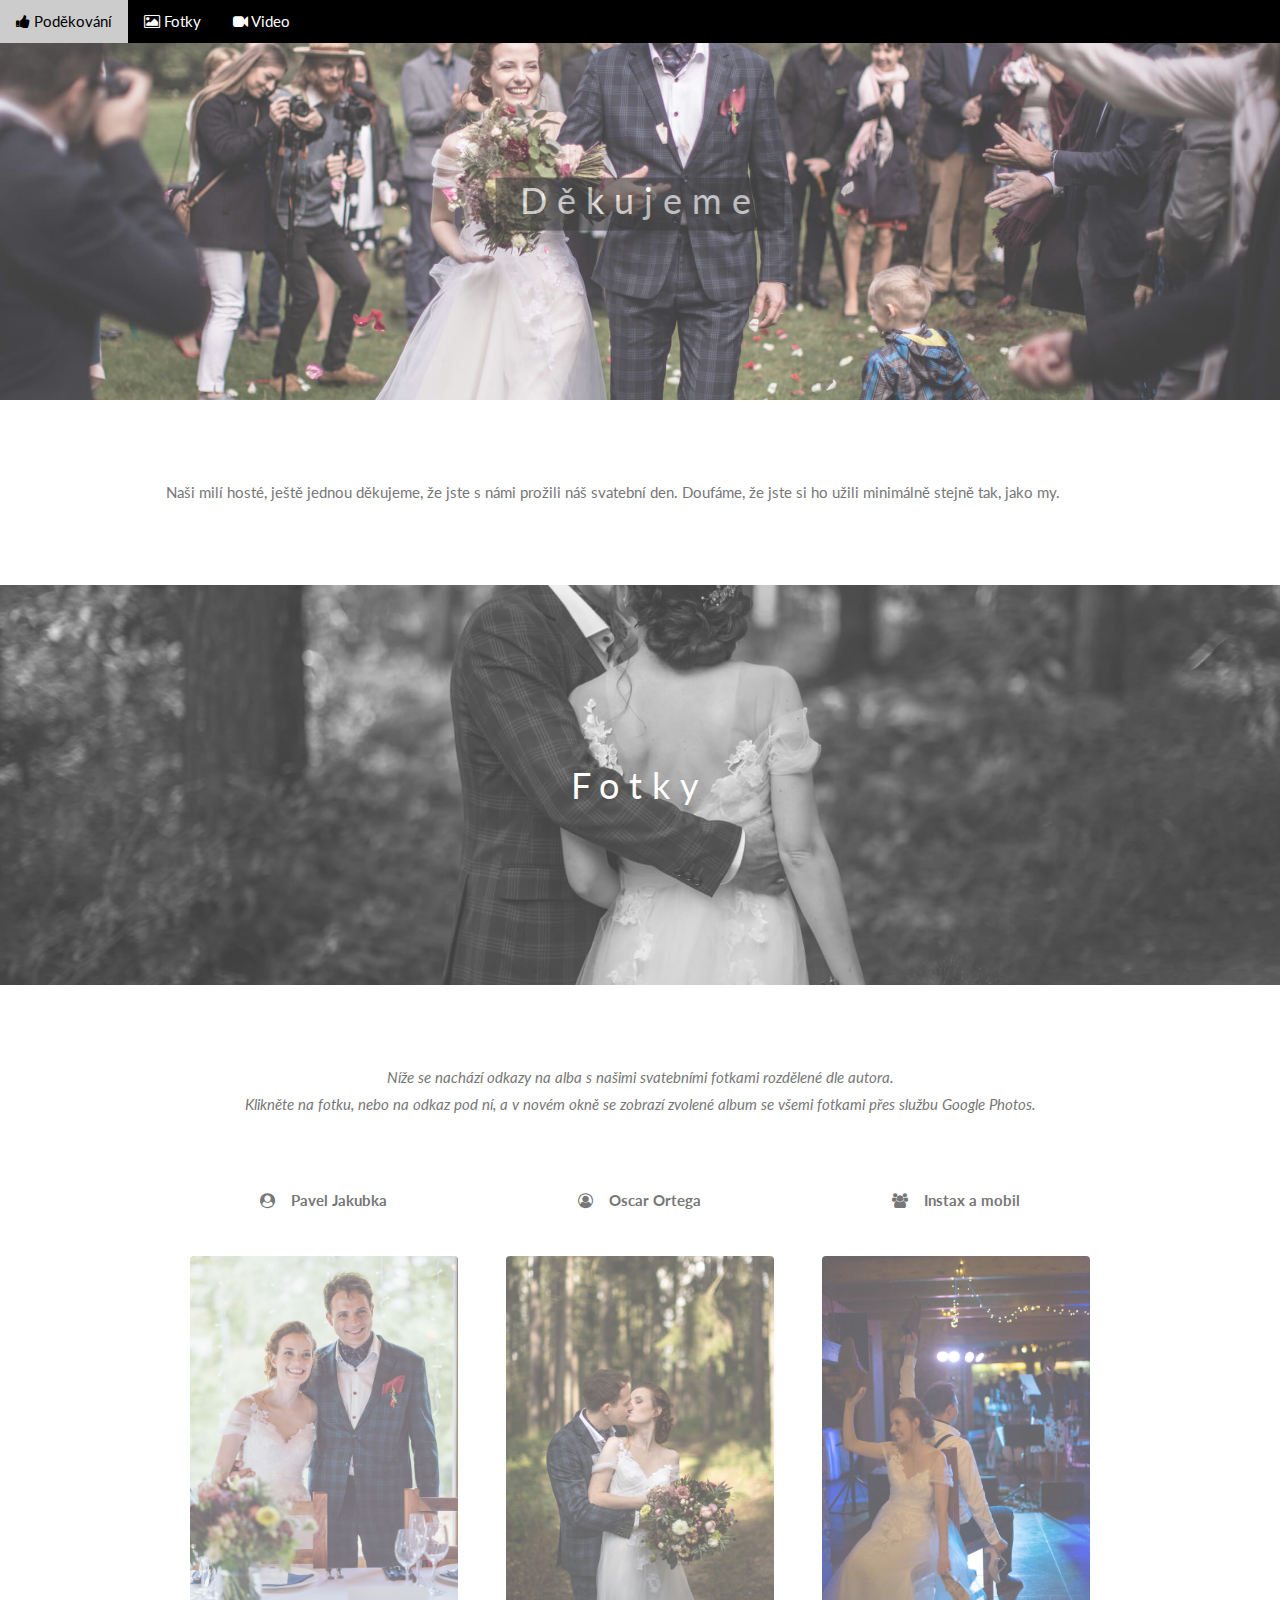
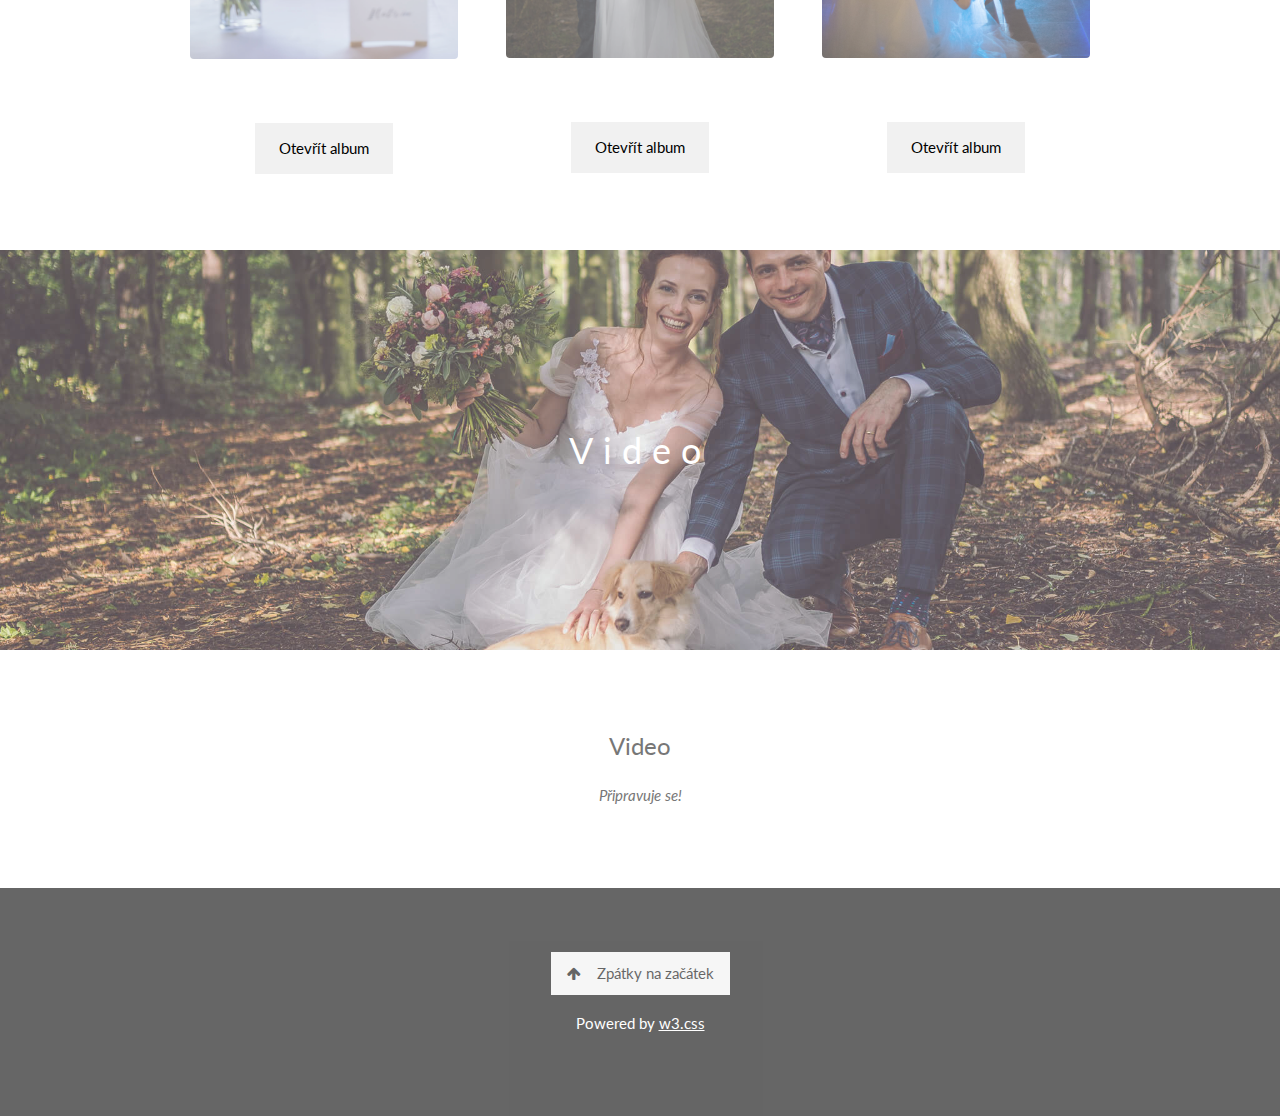
==== commit a8c56409: "Compressed photo and minor style update." ====
--- a/docs/index.html
+++ b/docs/index.html
@@ -1,7 +1,7 @@
 <!-- Based on Parallax Template from w3css -->
 <!DOCTYPE html>
 <html>
-<title>W3.CSS Template</title>
+<title>Terezka a Janek</title>
 <meta charset="UTF-8">
 <meta name="viewport" content="width=device-width, initial-scale=1">
 <link rel="stylesheet" href="https://www.w3schools.com/w3css/4/w3.css">
@@ -99,9 +99,9 @@
 
     <!-- First Parallax Image with Logo Text -->
     <div class="bgimg-1 w3-display-container w3-opacity-min" id="home">
-        <div class="w3-display-middle" style="white-space:nowrap;">
-            <span class="w3-center w3-padding-large w3-black w3-xlarge w3-wide w3-animate-opacity"> 
-            <span class="w3-xxlarge w3-text-white w3-wide">Děkujeme</span>
+        <div class="w3-display-middle">
+            <span class="w3-center w3-padding-large w3-black w3-xlarge w3-wide w3-opacity"> 
+            <span class="w3-xxlarge w3-text-white w3-wide w3-animate-opacity">Děkujeme</span>
                 <!-- <span class="w3-hide-small"> Děkujeme </span> -->
             </span>
         </div>
@@ -111,7 +111,7 @@
     <div class="w3-content w3-container w3-padding-64">
         <!-- <h3 class="w3-center">Děkujeme</h3> -->
         <p>
-            Naši milí hosté, ještě jednou děkujeme, že jste námi prožili náš svatební den. Doufáme, že jste si ho užili minimálně stejně tak, jako my.
+            Naši milí hosté, ještě jednou děkujeme, že jste s námi prožili náš svatební den. Doufáme, že jste si ho užili minimálně stejně tak, jako my.
         </p>
     </div>
 
@@ -125,8 +125,8 @@
     <!-- Container (photos Section) -->
     <div class="w3-content w3-container w3-padding-64">
         <p class="w3-center"><em>
-            Zde se nachází odkazy na galerie s našimi svatebními fotkami<br> 
-            Klikněte na některou z nich a dostanete se do galerie na Google Photos
+            Níže se nachází odkazy na alba s našimi svatebními fotkami rozdělené dle autora.<br> 
+            Klikněte na fotku, nebo na odkaz pod ní, a v novém okně se zobrazí zvolené album se všemi fotkami přes službu Google Photos.
         </em></p><br>
 
         <div class="w3-row">
